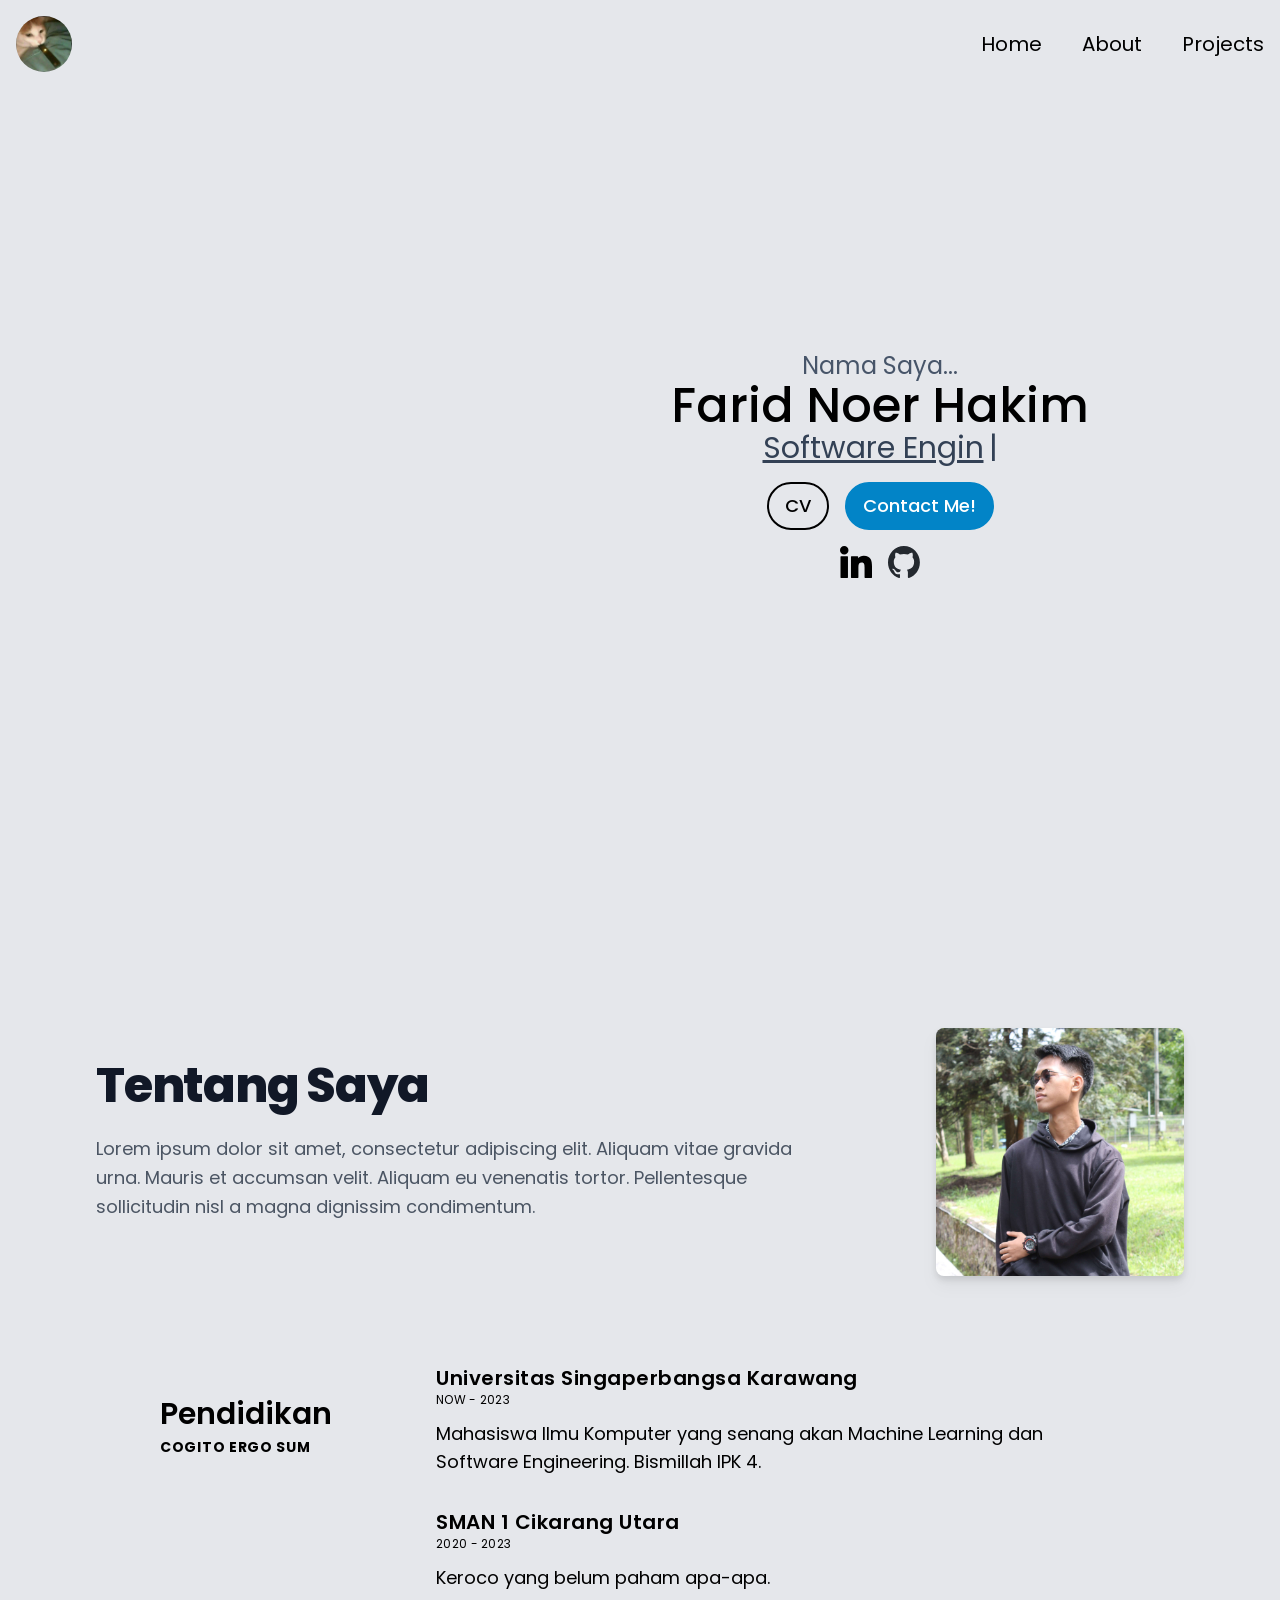
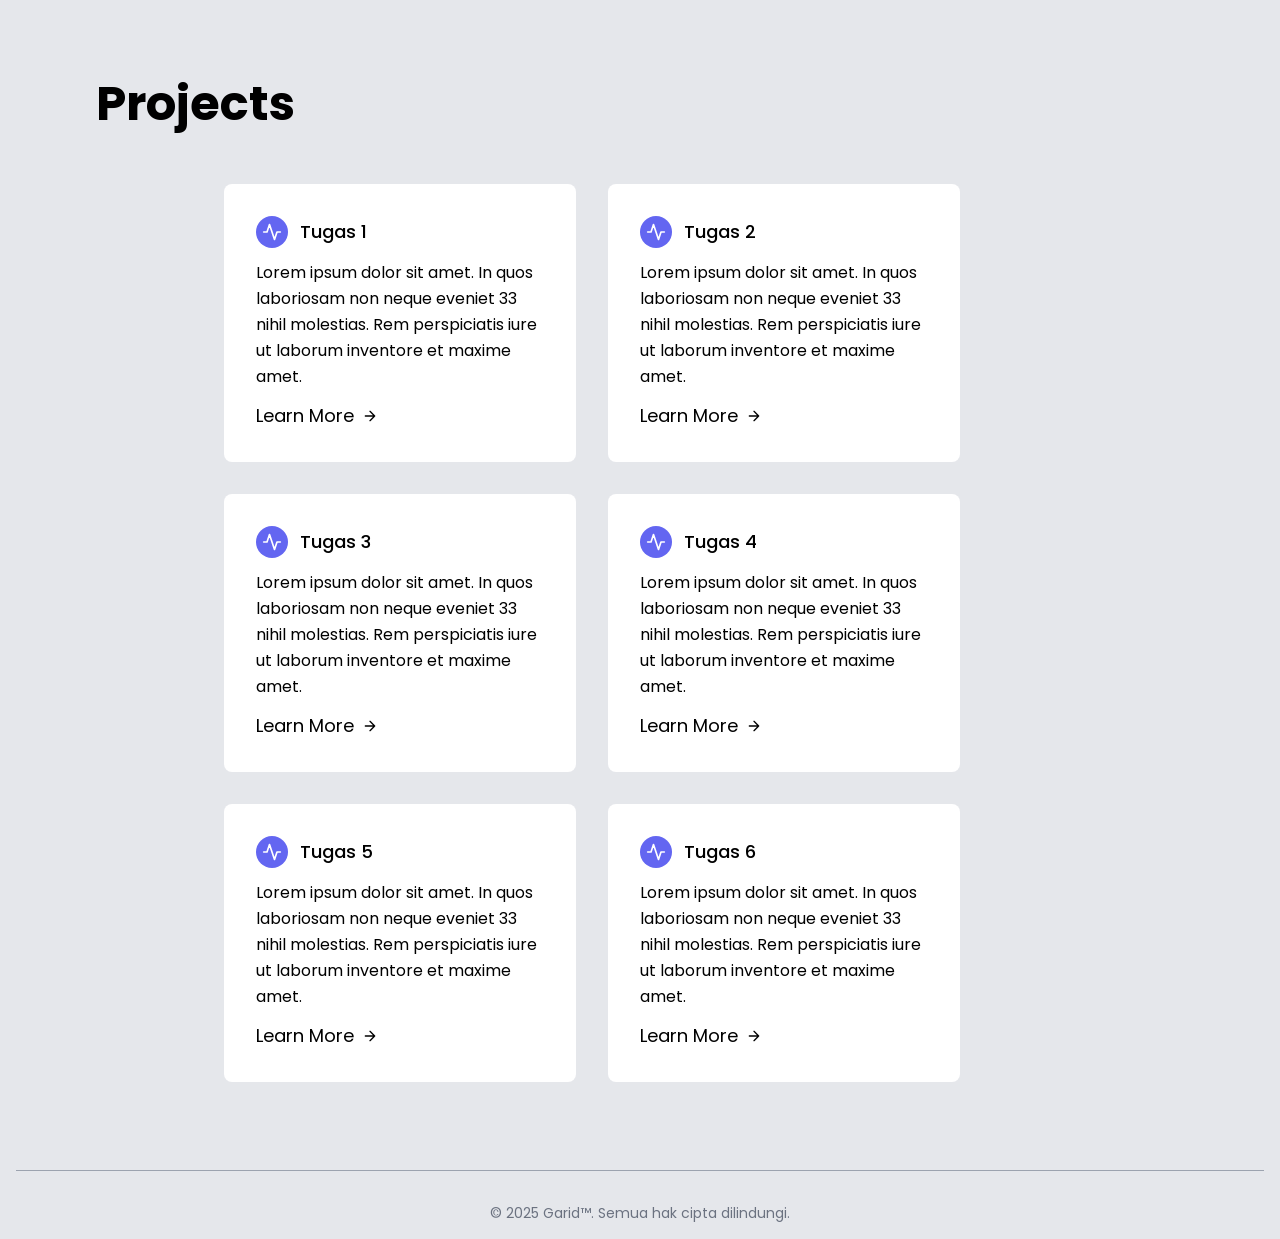
==== src/index.html @ 1fe0ab09 "add files again" ====
<!DOCTYPE html>
<html lang="en" class="scroll-smooth">
<head>
    <meta charset="UTF-8">
    <meta name="viewport" content="width=device-width, initial-scale=1.0">
    <link href="./input.css" rel="stylesheet">
    <link href="./output.css" rel="stylesheet">
    <link href="https://cdn.jsdelivr.net/npm/swiper@11/swiper-bundle.min.css" rel="stylesheet"/>
    <script src="https://cdn.jsdelivr.net/npm/swiper@11/swiper-bundle.min.js"></script>
    <script src="https://unpkg.com/ionicons@4.5.10-0/dist/ionicons.js"></script>
    <script src="./script.js"></script>
    <title>Portfolio Anjay</title>
</head>
<body class="bg-gray-200 p-0 m-0 font-poppins text-lg">
    <!-- Navbar (Desktop) -->
    <header class="p-4">
        <nav class="container flex justify-between items-center mx-auto">
        <a href="./index.html" class="flex items-center gap-2">
            <img src="../assets/img/icon.jpg" alt="Foto Ikon" class="w-14 h-14 rounded-full hover:ring-2 hover:ring-slate-400">
        </a>

        <ul class="hidden md:flex gap-10 text-xl">
            <li><a href="./index.html" class="hover:text-slate-500">Home</a></li>
            <li><a href="#about" class="hover:text-slate-500">About</a></li>
            <li><a href="#project" class="hover:text-slate-500">Projects</a></li>
        </ul>

        <!-- Hamburger icon (Mobile) -->
        <div class="md:hidden">
            <ion-icon name="menu" class="text-3xl cursor-pointer" onclick="openMenu()"></ion-icon>
        </div>
        </nav>
    </header>

    <!-- FULLSCREEN OVERLAY MENU (mobile) -->
    <div id="mobile-menu" class="fixed top-0 left-0 w-full h-full bg-white z-50 flex flex-col items-center justify-center transition-transform duration-300 transform -translate-x-full">
        <div class="absolute top-4 right-4"><ion-icon name="close" class="text-3xl cursor-pointer" onclick="closeMenu()"></ion-icon></div>

        <img src="../assets/img/icon.jpg" alt="Foto Ikon" class="w-24 h-24 rounded-full mb-6">

        <!-- Navigation links (Mobile) -->
        <ul class="flex flex-col items-center gap-6 text-2xl">
            <li><a href="./index.html" class="hover:text-slate-500" onclick="closeMenu()">Home</a></li>
            <li><a href="#about" class="hover:text-slate-500" onclick="closeMenu()">About</a></li>
            <li><a href="#project" class="hover:text-slate-500" onclick="closeMenu()">Projects</a></li>
        </ul>
    </div>

    <!-- Profile -->
    <section class="pt-4 mx-4 my-0 min-h-screen box-border md:mx-40">
        <div class="flex flex-col md:flex-row justify-center items-center gap-8 md:gap-20 min-h-[80vh]">
            <img src="../assets/img/profile.png" alt="Foto Gueh" class="w-32 h-32 md:w-[400px] md:h-[400px] rounded-full drop-shadow-lg">
            <div class="text-center">
                <p class="text-lg md:text-2xl text-slate-600">Nama Saya...</p>
                <h1 class="text-3xl md:text-5xl font-medium">Farid Noer Hakim</h1>
                <p class="text-xl md:text-3xl text-slate-700 underline">
                    <span class="txt-rotate blinking-caret" data-period="700" data-rotate='["Software Engineer", "Front-End Developer"]'></span>
                </p>
                <div class="flex flex-col sm:flex-row justify-center gap-4 my-4">
                    <button class="transition ease-in-out delay-150 font-medium text-black border-2 border-black rounded-full px-4 py-2 w-auto hover:bg-black hover:text-white">
                        <a href="../assets/CV.pdf" target="_blank">CV</a>
                    </button>
                    <button class="transition ease-in-out delay-150 font-medium text-white border-2 border-sky-600 rounded-full bg-sky-600 px-4 py-2 w-auto hover:bg-sky-900 hover:border-sky-900">
                        <a href="mailto:ridz4011@gmail.com" target="_blank">Contact Me!</a>
                    </button>
                </div>
                <div class="flex justify-center mt-4 gap-4">
                    <a href="https://www.linkedin.com/in/farid-noer-hakim" target="_blank">
                        <img src="../assets/img/linkedin.svg" alt="linkedin" class="cursor-pointer h-6 md:h-8">
                    </a>
                    <a href="https://github.com/ridzz4011" target="_blank">
                        <img src="../assets/img/github-mark.svg" alt="github" class="cursor-pointer h-6 md:h-8">
                    </a>
                </div>
            </div>
        </div>
    </section>

    <!-- Hero -->
    <section class="text-gray-600 body-font" id="about">
        <div class="container mx-auto flex md:px-24 md:py-10 md:flex-row flex-col items-center">
            <div class="lg:flex-grow mt-5 md:mt-0 md:w-1.5/2 lg:pr-24 md:pr-16 flex flex-col md:items-start md:text-left mb-16 md:mb-0 items-center text-center">
                <h1 class="text-2xl font-extrabold leading-9 tracking-tight mb-3 text-gray-900 sm:text-4xl sm:leading-10 md:text-5xl md:leading-normal">
                    Tentang Saya
                </h1>
                <p class="mb-8 md:pl-0 pl-2 pr-2 leading-relaxed">
                    Lorem ipsum dolor sit amet, consectetur adipiscing elit. Aliquam vitae gravida urna. Mauris et accumsan velit. Aliquam eu venenatis tortor. 
                    Pellentesque sollicitudin nisl a magna dignissim condimentum.
                </p>
            </div>
            <div class="lg:max-w-lg lg:w-[600px] mb-5 md:mb-0 md:w-1/2 w-3/6">
                <img class="object-cover object-center rounded-lg drop-shadow-lg" alt="foto" src="../assets/img/foto1.jpg">
            </div>
        </div>
    </section>

    <!-- Timeline -->
    <section class="dark:bg-gray-200 dark:text-gray-800">
        <div class="container max-w-5xl px-4 py-12 mx-auto">
            <div class="grid gap-4 mx-4 sm:grid-cols-12">
                <div class="col-span-12 sm:col-span-3">
                    <div class="text-center sm:text-left mb-14 before:block before:w-24 before:h-3 before:mb-5 before:rounded-md before:mx-auto sm:before:mx-0 before:dark:bg-sky-600">
                        <h3 class="text-3xl font-semibold">Pendidikan</h3>
                        <span class="text-sm font-bold tracking-wider uppercase dark:text-gray-600">Cogito Ergo Sum</span>
                    </div>
                </div>
                <div class="relative col-span-12 px-4 space-y-6 sm:col-span-9">
                    <div class="col-span-12 space-y-12 relative px-4 sm:col-span-8 sm:space-y-8 sm:before:absolute sm:before:top-2 sm:before:bottom-0 sm:before:w-0.5 sm:before:-left-3 before:dark:bg-gray-300">
                        <div class="flex flex-col sm:relative sm:before:absolute sm:before:top-2 sm:before:w-4 sm:before:h-4 sm:before:rounded-full sm:before:left-[-35px] sm:before:z-[1] before:dark:bg-sky-600">
                            <h3 class="text-xl font-semibold tracking-wide">Universitas Singaperbangsa Karawang </h3>
                            <time class="text-xs tracking-wide uppercase dark:text-gray-600">Now - 2023</time>
                            <p class="mt-3">Mahasiswa Ilmu Komputer yang senang akan Machine Learning dan Software Engineering. Bismillah IPK 4.</p>
                        </div>
                        <div class="flex flex-col sm:relative sm:before:absolute sm:before:top-2 sm:before:w-4 sm:before:h-4 sm:before:rounded-full sm:before:left-[-35px] sm:before:z-[1] before:dark:bg-sky-600">
                            <h3 class="text-xl font-semibold tracking-wide">SMAN 1 Cikarang Utara</h3>
                            <time class="text-xs tracking-wide uppercase dark:text-gray-600">2020 - 2023</time>
                            <p class="mt-3">Keroco yang belum paham apa-apa.</p>
                        </div>
                    </div>
                </div>
            </div>
        </div>
    </section>

    <!-- Project -->
    <section class="container mx-auto flex md:px-24 md:py-10 md:flex-row flex-col items-center" id="project">
        <div class="lg:flex-grow mt-5 md:mt-0 md:w-1.5/2 lg:pr-24 md:pr-16 flex flex-col md:items-start md:text-left mb-16 md:mb-0 items-center text-center">
            <h2 class="mr-10 text-2xl font-bold leading-none md:text-5xl">Projects</h2>
            <div class="flex flex-wrap justify-center mt-10">
                <!-- card 1 -->
                <div class="p-4 max-w-sm">
                    <div class="flex rounded-lg h-full bg-white p-8 flex-col transition-transform duration-300 ease-in-out transform hover:scale-105 hover:shadow-xl">
                    <div class="flex items-center mb-3">
                        <div class="w-8 h-8 mr-3 inline-flex items-center justify-center rounded-full bg-indigo-500 text-white flex-shrink-0">
                        <svg fill="none" stroke="currentColor" stroke-linecap="round" stroke-linejoin="round"
                            stroke-width="2" class="w-5 h-5" viewBox="0 0 24 24">
                            <path d="M22 12h-4l-3 9L9 3l-3 9H2"></path>
                        </svg>
                        </div>
                        <h2 class="text-lg font-medium">Tugas 1</h2>
                    </div>
                    <div class="flex flex-col justify-between flex-grow">
                        <p class="leading-relaxed text-base">
                        Lorem ipsum dolor sit amet. In quos laboriosam non neque eveniet 33 nihil molestias. Rem perspiciatis iure ut laborum inventore et maxime amet.
                        </p>
                        <a href="./tugas/latihan1/struktur.html" class="mt-3 hover:text-sky-600 inline-flex items-center">Learn More
                        <svg fill="none" stroke="currentColor" stroke-linecap="round" stroke-linejoin="round"
                            stroke-width="2" class="w-4 h-4 ml-2" viewBox="0 0 24 24">
                            <path d="M5 12h14M12 5l7 7-7 7"></path>
                        </svg>
                        </a>
                    </div>
                    </div>
                </div>
  
                <!-- card 2 -->
                <div class="p-4 max-w-sm">
                    <div class="flex rounded-lg h-full bg-white p-8 flex-col transition-transform duration-300 ease-in-out transform hover:scale-105 hover:shadow-xl">
                    <div class="flex items-center mb-3">
                        <div class="w-8 h-8 mr-3 inline-flex items-center justify-center rounded-full bg-indigo-500 text-white flex-shrink-0">
                        <svg fill="none" stroke="currentColor" stroke-linecap="round" stroke-linejoin="round"
                            stroke-width="2" class="w-5 h-5" viewBox="0 0 24 24">
                            <path d="M22 12h-4l-3 9L9 3l-3 9H2"></path>
                        </svg>
                        </div>
                        <h2 class="text-lg font-medium">Tugas 2</h2>
                    </div>
                    <div class="flex flex-col justify-between flex-grow">
                        <p class="leading-relaxed text-base">
                        Lorem ipsum dolor sit amet. In quos laboriosam non neque eveniet 33 nihil molestias. Rem perspiciatis iure ut laborum inventore et maxime amet.
                        </p>
                        <a href="./tugas/latihan2/home.html" class="mt-3 hover:text-sky-600 inline-flex items-center">Learn More
                        <svg fill="none" stroke="currentColor" stroke-linecap="round" stroke-linejoin="round"
                            stroke-width="2" class="w-4 h-4 ml-2" viewBox="0 0 24 24">
                            <path d="M5 12h14M12 5l7 7-7 7"></path>
                        </svg>
                        </a>
                    </div>
                    </div>
                </div>

                <!-- card 3 -->
                <div class="p-4 max-w-sm">
                    <div class="flex rounded-lg h-full bg-white p-8 flex-col transition-transform duration-300 ease-in-out transform hover:scale-105 hover:shadow-xl">
                    <div class="flex items-center mb-3">
                        <div class="w-8 h-8 mr-3 inline-flex items-center justify-center rounded-full bg-indigo-500 text-white flex-shrink-0">
                        <svg fill="none" stroke="currentColor" stroke-linecap="round" stroke-linejoin="round"
                            stroke-width="2" class="w-5 h-5" viewBox="0 0 24 24">
                            <path d="M22 12h-4l-3 9L9 3l-3 9H2"></path>
                        </svg>
                        </div>
                        <h2 class="text-lg font-medium">Tugas 3</h2>
                    </div>
                    <div class="flex flex-col justify-between flex-grow">
                        <p class="leading-relaxed text-base">
                        Lorem ipsum dolor sit amet. In quos laboriosam non neque eveniet 33 nihil molestias. Rem perspiciatis iure ut laborum inventore et maxime amet.
                        </p>
                        <a href="./tugas/latihan3/latihanPhp.php" class="mt-3 hover:text-sky-600 inline-flex items-center">Learn More
                        <svg fill="none" stroke="currentColor" stroke-linecap="round" stroke-linejoin="round"
                            stroke-width="2" class="w-4 h-4 ml-2" viewBox="0 0 24 24">
                            <path d="M5 12h14M12 5l7 7-7 7"></path>
                        </svg>
                        </a>
                    </div>
                    </div>
                </div>

                <!-- card 4 -->
                <div class="p-4 max-w-sm">
                    <div class="flex rounded-lg h-full bg-white p-8 flex-col transition-transform duration-300 ease-in-out transform hover:scale-105 hover:shadow-xl">
                    <div class="flex items-center mb-3">
                        <div class="w-8 h-8 mr-3 inline-flex items-center justify-center rounded-full bg-indigo-500 text-white flex-shrink-0">
                        <svg fill="none" stroke="currentColor" stroke-linecap="round" stroke-linejoin="round"
                            stroke-width="2" class="w-5 h-5" viewBox="0 0 24 24">
                            <path d="M22 12h-4l-3 9L9 3l-3 9H2"></path>
                        </svg>
                        </div>
                        <h2 class="text-lg font-medium">Tugas 4</h2>
                    </div>
                    <div class="flex flex-col justify-between flex-grow">
                        <p class="leading-relaxed text-base">
                        Lorem ipsum dolor sit amet. In quos laboriosam non neque eveniet 33 nihil molestias. Rem perspiciatis iure ut laborum inventore et maxime amet.
                        </p>
                        <a href="./tugas/latihan4/kategoriusia.php" class="mt-3 hover:text-sky-600 inline-flex items-center">Learn More
                        <svg fill="none" stroke="currentColor" stroke-linecap="round" stroke-linejoin="round"
                            stroke-width="2" class="w-4 h-4 ml-2" viewBox="0 0 24 24">
                            <path d="M5 12h14M12 5l7 7-7 7"></path>
                        </svg>
                        </a>
                    </div>
                    </div>
                </div>

                <!-- card 5 -->
                <div class="p-4 max-w-sm">
                    <div class="flex rounded-lg h-full bg-white p-8 flex-col transition-transform duration-300 ease-in-out transform hover:scale-105 hover:shadow-xl">
                    <div class="flex items-center mb-3">
                        <div class="w-8 h-8 mr-3 inline-flex items-center justify-center rounded-full bg-indigo-500 text-white flex-shrink-0">
                        <svg fill="none" stroke="currentColor" stroke-linecap="round" stroke-linejoin="round"
                            stroke-width="2" class="w-5 h-5" viewBox="0 0 24 24">
                            <path d="M22 12h-4l-3 9L9 3l-3 9H2"></path>
                        </svg>
                        </div>
                        <h2 class="text-lg font-medium">Tugas 5</h2>
                    </div>
                    <div class="flex flex-col justify-between flex-grow">
                        <p class="leading-relaxed text-base">
                        Lorem ipsum dolor sit amet. In quos laboriosam non neque eveniet 33 nihil molestias. Rem perspiciatis iure ut laborum inventore et maxime amet.
                        </p>
                        <a href="./tugas/latihan5/perulangan.php" class="mt-3 hover:text-sky-600 inline-flex items-center">Learn More
                        <svg fill="none" stroke="currentColor" stroke-linecap="round" stroke-linejoin="round"
                            stroke-width="2" class="w-4 h-4 ml-2" viewBox="0 0 24 24">
                            <path d="M5 12h14M12 5l7 7-7 7"></path>
                        </svg>
                        </a>
                    </div>
                    </div>
                </div>

                <!-- card 6 -->
                <div class="p-4 max-w-sm">
                    <div class="flex rounded-lg h-full bg-white p-8 flex-col transition-transform duration-300 ease-in-out transform hover:scale-105 hover:shadow-xl">
                    <div class="flex items-center mb-3">
                        <div class="w-8 h-8 mr-3 inline-flex items-center justify-center rounded-full bg-indigo-500 text-white flex-shrink-0">
                        <svg fill="none" stroke="currentColor" stroke-linecap="round" stroke-linejoin="round"
                            stroke-width="2" class="w-5 h-5" viewBox="0 0 24 24">
                            <path d="M22 12h-4l-3 9L9 3l-3 9H2"></path>
                        </svg>
                        </div>
                        <h2 class="text-lg font-medium">Tugas 6</h2>
                    </div>
                    <div class="flex flex-col justify-between flex-grow">
                        <p class="leading-relaxed text-base">
                        Lorem ipsum dolor sit amet. In quos laboriosam non neque eveniet 33 nihil molestias. Rem perspiciatis iure ut laborum inventore et maxime amet.
                        </p>
                        <a href="./tugas/latihan6/array.php" class="mt-3 hover:text-sky-600 inline-flex items-center">Learn More
                        <svg fill="none" stroke="currentColor" stroke-linecap="round" stroke-linejoin="round"
                            stroke-width="2" class="w-4 h-4 ml-2" viewBox="0 0 24 24">
                            <path d="M5 12h14M12 5l7 7-7 7"></path>
                        </svg>
                        </a>
                    </div>
                    </div>
                </div>
                

            </div>
        </div>
    </section>

    <div class="flex justify-end fixed bottom-8 right-8 z-[99]">
        <button class="group relative inline-flex h-12 w-12 items-center justify-center overflow-hidden rounded-full bg-neutral-950 font-medium text-neutral-200 hidden opacity-50" id="btn-to-top">
            <div class="flex items-center justify-center transition translate-y-0 group-hover:translate-y-[300%]">
                <svg width="16" height="16" viewBox="0 0 24 24" fill="none" stroke-width="2" stroke-linecap="round" stroke-linejoin="round" xmlns="http://www.w3.org/2000/svg" class="h-5 w-5">
                    <path d="M18 15l-6-6-6 6" fill="currentColor" fill-rule="evenodd" clip-rule="evenodd"></path>
                </svg>
            </div>
            <div class="absolute flex items-center justify-center -translate-y-[300%] transition group-hover:translate-y-0">
                <svg width="16" height="16" viewBox="0 0 24 24" fill="none" stroke-width="2" stroke-linecap="round" stroke-linejoin="round" xmlns="http://www.w3.org/2000/svg" class="h-5 w-5">
                    <path d="M18 15l-6-6-6 6" fill="currentColor" fill-rule="evenodd" clip-rule="evenodd"><path/>
                </svg>
            </div>
        </button>
    </div>
    

    <!-- Footer -->
    <footer class="m-4">
        <hr class="my-6 border-gray-400 sm:mx-auto lg:my-8">
        <span class="block text-sm text-gray-500 sm:text-center">© 2025 <a href="#" class="hover:underline">Garid™</a>. Semua hak cipta dilindungi.</span>
    </footer>

    <script>
        // Overlay Menu
        function openMenu() {
          const mobileMenu = document.getElementById('mobile-menu')
          mobileMenu.classList.remove('-translate-x-full')
        }
    
        function closeMenu() {
          const mobileMenu = document.getElementById('mobile-menu')
          mobileMenu.classList.add('-translate-x-full')
        }
    </script>
</body>
</html>
---- src/input.css ----
@tailwind base;
@tailwind components;
@tailwind utilities;

@import url("https://fonts.googleapis.com/css2?family=Roboto&display=swap");
@import url('https://fonts.googleapis.com/css2?family=Plus+Jakarta+Sans:ital,wght@0,200..800;1,200..800&display=swap');
@import url("https://fonts.googleapis.com/css2?family=Poppins:wght@400;500&display=swap");

@layer utilities {
    .blinking-caret::after {
      content: "|";
      display: inline-block;
      margin-left: 5px;
      animation: blink 0.7s steps(1) infinite;
    }
  
    @keyframes blink {
      50% {
        opacity: 0;
      }
    }
}
---- src/output.css ----
*, ::before, ::after {
  --tw-border-spacing-x: 0;
  --tw-border-spacing-y: 0;
  --tw-translate-x: 0;
  --tw-translate-y: 0;
  --tw-rotate: 0;
  --tw-skew-x: 0;
  --tw-skew-y: 0;
  --tw-scale-x: 1;
  --tw-scale-y: 1;
  --tw-pan-x:  ;
  --tw-pan-y:  ;
  --tw-pinch-zoom:  ;
  --tw-scroll-snap-strictness: proximity;
  --tw-gradient-from-position:  ;
  --tw-gradient-via-position:  ;
  --tw-gradient-to-position:  ;
  --tw-ordinal:  ;
  --tw-slashed-zero:  ;
  --tw-numeric-figure:  ;
  --tw-numeric-spacing:  ;
  --tw-numeric-fraction:  ;
  --tw-ring-inset:  ;
  --tw-ring-offset-width: 0px;
  --tw-ring-offset-color: #fff;
  --tw-ring-color: rgb(59 130 246 / 0.5);
  --tw-ring-offset-shadow: 0 0 #0000;
  --tw-ring-shadow: 0 0 #0000;
  --tw-shadow: 0 0 #0000;
  --tw-shadow-colored: 0 0 #0000;
  --tw-blur:  ;
  --tw-brightness:  ;
  --tw-contrast:  ;
  --tw-grayscale:  ;
  --tw-hue-rotate:  ;
  --tw-invert:  ;
  --tw-saturate:  ;
  --tw-sepia:  ;
  --tw-drop-shadow:  ;
  --tw-backdrop-blur:  ;
  --tw-backdrop-brightness:  ;
  --tw-backdrop-contrast:  ;
  --tw-backdrop-grayscale:  ;
  --tw-backdrop-hue-rotate:  ;
  --tw-backdrop-invert:  ;
  --tw-backdrop-opacity:  ;
  --tw-backdrop-saturate:  ;
  --tw-backdrop-sepia:  ;
  --tw-contain-size:  ;
  --tw-contain-layout:  ;
  --tw-contain-paint:  ;
  --tw-contain-style:  ;
}

::backdrop {
  --tw-border-spacing-x: 0;
  --tw-border-spacing-y: 0;
  --tw-translate-x: 0;
  --tw-translate-y: 0;
  --tw-rotate: 0;
  --tw-skew-x: 0;
  --tw-skew-y: 0;
  --tw-scale-x: 1;
  --tw-scale-y: 1;
  --tw-pan-x:  ;
  --tw-pan-y:  ;
  --tw-pinch-zoom:  ;
  --tw-scroll-snap-strictness: proximity;
  --tw-gradient-from-position:  ;
  --tw-gradient-via-position:  ;
  --tw-gradient-to-position:  ;
  --tw-ordinal:  ;
  --tw-slashed-zero:  ;
  --tw-numeric-figure:  ;
  --tw-numeric-spacing:  ;
  --tw-numeric-fraction:  ;
  --tw-ring-inset:  ;
  --tw-ring-offset-width: 0px;
  --tw-ring-offset-color: #fff;
  --tw-ring-color: rgb(59 130 246 / 0.5);
  --tw-ring-offset-shadow: 0 0 #0000;
  --tw-ring-shadow: 0 0 #0000;
  --tw-shadow: 0 0 #0000;
  --tw-shadow-colored: 0 0 #0000;
  --tw-blur:  ;
  --tw-brightness:  ;
  --tw-contrast:  ;
  --tw-grayscale:  ;
  --tw-hue-rotate:  ;
  --tw-invert:  ;
  --tw-saturate:  ;
  --tw-sepia:  ;
  --tw-drop-shadow:  ;
  --tw-backdrop-blur:  ;
  --tw-backdrop-brightness:  ;
  --tw-backdrop-contrast:  ;
  --tw-backdrop-grayscale:  ;
  --tw-backdrop-hue-rotate:  ;
  --tw-backdrop-invert:  ;
  --tw-backdrop-opacity:  ;
  --tw-backdrop-saturate:  ;
  --tw-backdrop-sepia:  ;
  --tw-contain-size:  ;
  --tw-contain-layout:  ;
  --tw-contain-paint:  ;
  --tw-contain-style:  ;
}

/*
! tailwindcss v3.4.17 | MIT License | https://tailwindcss.com
*/

/*
1. Prevent padding and border from affecting element width. (https://github.com/mozdevs/cssremedy/issues/4)
2. Allow adding a border to an element by just adding a border-width. (https://github.com/tailwindcss/tailwindcss/pull/116)
*/

*,
::before,
::after {
  box-sizing: border-box;
  /* 1 */
  border-width: 0;
  /* 2 */
  border-style: solid;
  /* 2 */
  border-color: #e5e7eb;
  /* 2 */
}

::before,
::after {
  --tw-content: '';
}

/*
1. Use a consistent sensible line-height in all browsers.
2. Prevent adjustments of font size after orientation changes in iOS.
3. Use a more readable tab size.
4. Use the user's configured `sans` font-family by default.
5. Use the user's configured `sans` font-feature-settings by default.
6. Use the user's configured `sans` font-variation-settings by default.
7. Disable tap highlights on iOS
*/

html,
:host {
  line-height: 1.5;
  /* 1 */
  -webkit-text-size-adjust: 100%;
  /* 2 */
  -moz-tab-size: 4;
  /* 3 */
  -o-tab-size: 4;
     tab-size: 4;
  /* 3 */
  font-family: ui-sans-serif, system-ui, sans-serif, "Apple Color Emoji", "Segoe UI Emoji", "Segoe UI Symbol", "Noto Color Emoji";
  /* 4 */
  font-feature-settings: normal;
  /* 5 */
  font-variation-settings: normal;
  /* 6 */
  -webkit-tap-highlight-color: transparent;
  /* 7 */
}

/*
1. Remove the margin in all browsers.
2. Inherit line-height from `html` so users can set them as a class directly on the `html` element.
*/

body {
  margin: 0;
  /* 1 */
  line-height: inherit;
  /* 2 */
}

/*
1. Add the correct height in Firefox.
2. Correct the inheritance of border color in Firefox. (https://bugzilla.mozilla.org/show_bug.cgi?id=190655)
3. Ensure horizontal rules are visible by default.
*/

hr {
  height: 0;
  /* 1 */
  color: inherit;
  /* 2 */
  border-top-width: 1px;
  /* 3 */
}

/*
Add the correct text decoration in Chrome, Edge, and Safari.
*/

abbr:where([title]) {
  -webkit-text-decoration: underline dotted;
          text-decoration: underline dotted;
}

/*
Remove the default font size and weight for headings.
*/

h1,
h2,
h3,
h4,
h5,
h6 {
  font-size: inherit;
  font-weight: inherit;
}

/*
Reset links to optimize for opt-in styling instead of opt-out.
*/

a {
  color: inherit;
  text-decoration: inherit;
}

/*
Add the correct font weight in Edge and Safari.
*/

b,
strong {
  font-weight: bolder;
}

/*
1. Use the user's configured `mono` font-family by default.
2. Use the user's configured `mono` font-feature-settings by default.
3. Use the user's configured `mono` font-variation-settings by default.
4. Correct the odd `em` font sizing in all browsers.
*/

code,
kbd,
samp,
pre {
  font-family: ui-monospace, SFMono-Regular, Menlo, Monaco, Consolas, "Liberation Mono", "Courier New", monospace;
  /* 1 */
  font-feature-settings: normal;
  /* 2 */
  font-variation-settings: normal;
  /* 3 */
  font-size: 1em;
  /* 4 */
}

/*
Add the correct font size in all browsers.
*/

small {
  font-size: 80%;
}

/*
Prevent `sub` and `sup` elements from affecting the line height in all browsers.
*/

sub,
sup {
  font-size: 75%;
  line-height: 0;
  position: relative;
  vertical-align: baseline;
}

sub {
  bottom: -0.25em;
}

sup {
  top: -0.5em;
}

/*
1. Remove text indentation from table contents in Chrome and Safari. (https://bugs.chromium.org/p/chromium/issues/detail?id=999088, https://bugs.webkit.org/show_bug.cgi?id=201297)
2. Correct table border color inheritance in all Chrome and Safari. (https://bugs.chromium.org/p/chromium/issues/detail?id=935729, https://bugs.webkit.org/show_bug.cgi?id=195016)
3. Remove gaps between table borders by default.
*/

table {
  text-indent: 0;
  /* 1 */
  border-color: inherit;
  /* 2 */
  border-collapse: collapse;
  /* 3 */
}

/*
1. Change the font styles in all browsers.
2. Remove the margin in Firefox and Safari.
3. Remove default padding in all browsers.
*/

button,
input,
optgroup,
select,
textarea {
  font-family: inherit;
  /* 1 */
  font-feature-settings: inherit;
  /* 1 */
  font-variation-settings: inherit;
  /* 1 */
  font-size: 100%;
  /* 1 */
  font-weight: inherit;
  /* 1 */
  line-height: inherit;
  /* 1 */
  letter-spacing: inherit;
  /* 1 */
  color: inherit;
  /* 1 */
  margin: 0;
  /* 2 */
  padding: 0;
  /* 3 */
}

/*
Remove the inheritance of text transform in Edge and Firefox.
*/

button,
select {
  text-transform: none;
}

/*
1. Correct the inability to style clickable types in iOS and Safari.
2. Remove default button styles.
*/

button,
input:where([type='button']),
input:where([type='reset']),
input:where([type='submit']) {
  -webkit-appearance: button;
  /* 1 */
  background-color: transparent;
  /* 2 */
  background-image: none;
  /* 2 */
}

/*
Use the modern Firefox focus style for all focusable elements.
*/

:-moz-focusring {
  outline: auto;
}

/*
Remove the additional `:invalid` styles in Firefox. (https://github.com/mozilla/gecko-dev/blob/2f9eacd9d3d995c937b4251a5557d95d494c9be1/layout/style/res/forms.css#L728-L737)
*/

:-moz-ui-invalid {
  box-shadow: none;
}

/*
Add the correct vertical alignment in Chrome and Firefox.
*/

progress {
  vertical-align: baseline;
}

/*
Correct the cursor style of increment and decrement buttons in Safari.
*/

::-webkit-inner-spin-button,
::-webkit-outer-spin-button {
  height: auto;
}

/*
1. Correct the odd appearance in Chrome and Safari.
2. Correct the outline style in Safari.
*/

[type='search'] {
  -webkit-appearance: textfield;
  /* 1 */
  outline-offset: -2px;
  /* 2 */
}

/*
Remove the inner padding in Chrome and Safari on macOS.
*/

::-webkit-search-decoration {
  -webkit-appearance: none;
}

/*
1. Correct the inability to style clickable types in iOS and Safari.
2. Change font properties to `inherit` in Safari.
*/

::-webkit-file-upload-button {
  -webkit-appearance: button;
  /* 1 */
  font: inherit;
  /* 2 */
}

/*
Add the correct display in Chrome and Safari.
*/

summary {
  display: list-item;
}

/*
Removes the default spacing and border for appropriate elements.
*/

blockquote,
dl,
dd,
h1,
h2,
h3,
h4,
h5,
h6,
hr,
figure,
p,
pre {
  margin: 0;
}

fieldset {
  margin: 0;
  padding: 0;
}

legend {
  padding: 0;
}

ol,
ul,
menu {
  list-style: none;
  margin: 0;
  padding: 0;
}

/*
Reset default styling for dialogs.
*/

dialog {
  padding: 0;
}

/*
Prevent resizing textareas horizontally by default.
*/

textarea {
  resize: vertical;
}

/*
1. Reset the default placeholder opacity in Firefox. (https://github.com/tailwindlabs/tailwindcss/issues/3300)
2. Set the default placeholder color to the user's configured gray 400 color.
*/

input::-moz-placeholder, textarea::-moz-placeholder {
  opacity: 1;
  /* 1 */
  color: #9ca3af;
  /* 2 */
}

input::placeholder,
textarea::placeholder {
  opacity: 1;
  /* 1 */
  color: #9ca3af;
  /* 2 */
}

/*
Set the default cursor for buttons.
*/

button,
[role="button"] {
  cursor: pointer;
}

/*
Make sure disabled buttons don't get the pointer cursor.
*/

:disabled {
  cursor: default;
}

/*
1. Make replaced elements `display: block` by default. (https://github.com/mozdevs/cssremedy/issues/14)
2. Add `vertical-align: middle` to align replaced elements more sensibly by default. (https://github.com/jensimmons/cssremedy/issues/14#issuecomment-634934210)
   This can trigger a poorly considered lint error in some tools but is included by design.
*/

img,
svg,
video,
canvas,
audio,
iframe,
embed,
object {
  display: block;
  /* 1 */
  vertical-align: middle;
  /* 2 */
}

/*
Constrain images and videos to the parent width and preserve their intrinsic aspect ratio. (https://github.com/mozdevs/cssremedy/issues/14)
*/

img,
video {
  max-width: 100%;
  height: auto;
}

/* Make elements with the HTML hidden attribute stay hidden by default */

[hidden]:where(:not([hidden="until-found"])) {
  display: none;
}

.container {
  width: 100%;
}

@media (min-width: 640px) {
  .container {
    max-width: 640px;
  }
}

@media (min-width: 768px) {
  .container {
    max-width: 768px;
  }
}

@media (min-width: 1024px) {
  .container {
    max-width: 1024px;
  }
}

@media (min-width: 1280px) {
  .container {
    max-width: 1280px;
  }
}

@media (min-width: 1536px) {
  .container {
    max-width: 1536px;
  }
}

.fixed {
  position: fixed;
}

.absolute {
  position: absolute;
}

.relative {
  position: relative;
}

.bottom-8 {
  bottom: 2rem;
}

.left-0 {
  left: 0px;
}

.right-4 {
  right: 1rem;
}

.right-8 {
  right: 2rem;
}

.top-0 {
  top: 0px;
}

.top-4 {
  top: 1rem;
}

.z-50 {
  z-index: 50;
}

.z-\[99\] {
  z-index: 99;
}

.col-span-12 {
  grid-column: span 12 / span 12;
}

.m-0 {
  margin: 0px;
}

.m-4 {
  margin: 1rem;
}

.mx-4 {
  margin-left: 1rem;
  margin-right: 1rem;
}

.mx-auto {
  margin-left: auto;
  margin-right: auto;
}

.my-0 {
  margin-top: 0px;
  margin-bottom: 0px;
}

.my-4 {
  margin-top: 1rem;
  margin-bottom: 1rem;
}

.my-6 {
  margin-top: 1.5rem;
  margin-bottom: 1.5rem;
}

.mb-14 {
  margin-bottom: 3.5rem;
}

.mb-16 {
  margin-bottom: 4rem;
}

.mb-3 {
  margin-bottom: 0.75rem;
}

.mb-5 {
  margin-bottom: 1.25rem;
}

.mb-6 {
  margin-bottom: 1.5rem;
}

.mb-8 {
  margin-bottom: 2rem;
}

.ml-2 {
  margin-left: 0.5rem;
}

.mr-10 {
  margin-right: 2.5rem;
}

.mr-3 {
  margin-right: 0.75rem;
}

.mt-1 {
  margin-top: 0.25rem;
}

.mt-10 {
  margin-top: 2.5rem;
}

.mt-3 {
  margin-top: 0.75rem;
}

.mt-4 {
  margin-top: 1rem;
}

.mt-5 {
  margin-top: 1.25rem;
}

.box-border {
  box-sizing: border-box;
}

.block {
  display: block;
}

.flex {
  display: flex;
}

.inline-flex {
  display: inline-flex;
}

.table {
  display: table;
}

.grid {
  display: grid;
}

.hidden {
  display: none;
}

.h-12 {
  height: 3rem;
}

.h-14 {
  height: 3.5rem;
}

.h-24 {
  height: 6rem;
}

.h-32 {
  height: 8rem;
}

.h-4 {
  height: 1rem;
}

.h-5 {
  height: 1.25rem;
}

.h-6 {
  height: 1.5rem;
}

.h-8 {
  height: 2rem;
}

.h-\[600px\] {
  height: 600px;
}

.h-full {
  height: 100%;
}

.min-h-\[80vh\] {
  min-height: 80vh;
}

.min-h-screen {
  min-height: 100vh;
}

.w-12 {
  width: 3rem;
}

.w-14 {
  width: 3.5rem;
}

.w-24 {
  width: 6rem;
}

.w-3\/6 {
  width: 50%;
}

.w-32 {
  width: 8rem;
}

.w-4 {
  width: 1rem;
}

.w-5 {
  width: 1.25rem;
}

.w-8 {
  width: 2rem;
}

.w-\[700px\] {
  width: 700px;
}

.w-auto {
  width: auto;
}

.w-full {
  width: 100%;
}

.max-w-5xl {
  max-width: 64rem;
}

.max-w-sm {
  max-width: 24rem;
}

.flex-shrink-0 {
  flex-shrink: 0;
}

.flex-grow {
  flex-grow: 1;
}

.border-collapse {
  border-collapse: collapse;
}

.-translate-x-full {
  --tw-translate-x: -100%;
  transform: translate(var(--tw-translate-x), var(--tw-translate-y)) rotate(var(--tw-rotate)) skewX(var(--tw-skew-x)) skewY(var(--tw-skew-y)) scaleX(var(--tw-scale-x)) scaleY(var(--tw-scale-y));
}

.-translate-y-\[300\%\] {
  --tw-translate-y: -300%;
  transform: translate(var(--tw-translate-x), var(--tw-translate-y)) rotate(var(--tw-rotate)) skewX(var(--tw-skew-x)) skewY(var(--tw-skew-y)) scaleX(var(--tw-scale-x)) scaleY(var(--tw-scale-y));
}

.translate-y-0 {
  --tw-translate-y: 0px;
  transform: translate(var(--tw-translate-x), var(--tw-translate-y)) rotate(var(--tw-rotate)) skewX(var(--tw-skew-x)) skewY(var(--tw-skew-y)) scaleX(var(--tw-scale-x)) scaleY(var(--tw-scale-y));
}

.transform {
  transform: translate(var(--tw-translate-x), var(--tw-translate-y)) rotate(var(--tw-rotate)) skewX(var(--tw-skew-x)) skewY(var(--tw-skew-y)) scaleX(var(--tw-scale-x)) scaleY(var(--tw-scale-y));
}

.cursor-pointer {
  cursor: pointer;
}

.flex-col {
  flex-direction: column;
}

.flex-wrap {
  flex-wrap: wrap;
}

.items-center {
  align-items: center;
}

.justify-end {
  justify-content: flex-end;
}

.justify-center {
  justify-content: center;
}

.justify-between {
  justify-content: space-between;
}

.gap-10 {
  gap: 2.5rem;
}

.gap-2 {
  gap: 0.5rem;
}

.gap-4 {
  gap: 1rem;
}

.gap-5 {
  gap: 1.25rem;
}

.gap-6 {
  gap: 1.5rem;
}

.gap-8 {
  gap: 2rem;
}

.space-y-12 > :not([hidden]) ~ :not([hidden]) {
  --tw-space-y-reverse: 0;
  margin-top: calc(3rem * calc(1 - var(--tw-space-y-reverse)));
  margin-bottom: calc(3rem * var(--tw-space-y-reverse));
}

.space-y-6 > :not([hidden]) ~ :not([hidden]) {
  --tw-space-y-reverse: 0;
  margin-top: calc(1.5rem * calc(1 - var(--tw-space-y-reverse)));
  margin-bottom: calc(1.5rem * var(--tw-space-y-reverse));
}

.overflow-hidden {
  overflow: hidden;
}

.scroll-smooth {
  scroll-behavior: smooth;
}

.rounded {
  border-radius: 0.25rem;
}

.rounded-full {
  border-radius: 9999px;
}

.rounded-lg {
  border-radius: 0.5rem;
}

.border {
  border-width: 1px;
}

.border-2 {
  border-width: 2px;
}

.border-black {
  --tw-border-opacity: 1;
  border-color: rgb(0 0 0 / var(--tw-border-opacity, 1));
}

.border-gray-300 {
  --tw-border-opacity: 1;
  border-color: rgb(209 213 219 / var(--tw-border-opacity, 1));
}

.border-gray-400 {
  --tw-border-opacity: 1;
  border-color: rgb(156 163 175 / var(--tw-border-opacity, 1));
}

.border-sky-600 {
  --tw-border-opacity: 1;
  border-color: rgb(2 132 199 / var(--tw-border-opacity, 1));
}

.bg-blue-600 {
  --tw-bg-opacity: 1;
  background-color: rgb(37 99 235 / var(--tw-bg-opacity, 1));
}

.bg-blue-700 {
  --tw-bg-opacity: 1;
  background-color: rgb(29 78 216 / var(--tw-bg-opacity, 1));
}

.bg-gray-200 {
  --tw-bg-opacity: 1;
  background-color: rgb(229 231 235 / var(--tw-bg-opacity, 1));
}

.bg-indigo-500 {
  --tw-bg-opacity: 1;
  background-color: rgb(99 102 241 / var(--tw-bg-opacity, 1));
}

.bg-neutral-950 {
  --tw-bg-opacity: 1;
  background-color: rgb(10 10 10 / var(--tw-bg-opacity, 1));
}

.bg-sky-600 {
  --tw-bg-opacity: 1;
  background-color: rgb(2 132 199 / var(--tw-bg-opacity, 1));
}

.bg-white {
  --tw-bg-opacity: 1;
  background-color: rgb(255 255 255 / var(--tw-bg-opacity, 1));
}

.object-cover {
  -o-object-fit: cover;
     object-fit: cover;
}

.object-center {
  -o-object-position: center;
     object-position: center;
}

.p-0 {
  padding: 0px;
}

.p-2 {
  padding: 0.5rem;
}

.p-4 {
  padding: 1rem;
}

.p-5 {
  padding: 1.25rem;
}

.p-8 {
  padding: 2rem;
}

.px-4 {
  padding-left: 1rem;
  padding-right: 1rem;
}

.py-12 {
  padding-top: 3rem;
  padding-bottom: 3rem;
}

.py-2 {
  padding-top: 0.5rem;
  padding-bottom: 0.5rem;
}

.pl-2 {
  padding-left: 0.5rem;
}

.pr-2 {
  padding-right: 0.5rem;
}

.pt-4 {
  padding-top: 1rem;
}

.text-center {
  text-align: center;
}

.font-poppins {
  font-family: Poppins, sans-serif;
}

.text-2xl {
  font-size: 1.5rem;
  line-height: 2rem;
}

.text-3xl {
  font-size: 1.875rem;
  line-height: 2.25rem;
}

.text-base {
  font-size: 1rem;
  line-height: 1.5rem;
}

.text-lg {
  font-size: 1.125rem;
  line-height: 1.75rem;
}

.text-sm {
  font-size: 0.875rem;
  line-height: 1.25rem;
}

.text-xl {
  font-size: 1.25rem;
  line-height: 1.75rem;
}

.text-xs {
  font-size: 0.75rem;
  line-height: 1rem;
}

.font-bold {
  font-weight: 700;
}

.font-extrabold {
  font-weight: 800;
}

.font-medium {
  font-weight: 500;
}

.font-semibold {
  font-weight: 600;
}

.uppercase {
  text-transform: uppercase;
}

.leading-9 {
  line-height: 2.25rem;
}

.leading-none {
  line-height: 1;
}

.leading-relaxed {
  line-height: 1.625;
}

.tracking-tight {
  letter-spacing: -0.025em;
}

.tracking-wide {
  letter-spacing: 0.025em;
}

.tracking-wider {
  letter-spacing: 0.05em;
}

.text-black {
  --tw-text-opacity: 1;
  color: rgb(0 0 0 / var(--tw-text-opacity, 1));
}

.text-gray-500 {
  --tw-text-opacity: 1;
  color: rgb(107 114 128 / var(--tw-text-opacity, 1));
}

.text-gray-600 {
  --tw-text-opacity: 1;
  color: rgb(75 85 99 / var(--tw-text-opacity, 1));
}

.text-gray-900 {
  --tw-text-opacity: 1;
  color: rgb(17 24 39 / var(--tw-text-opacity, 1));
}

.text-neutral-200 {
  --tw-text-opacity: 1;
  color: rgb(229 229 229 / var(--tw-text-opacity, 1));
}

.text-slate-600 {
  --tw-text-opacity: 1;
  color: rgb(71 85 105 / var(--tw-text-opacity, 1));
}

.text-slate-700 {
  --tw-text-opacity: 1;
  color: rgb(51 65 85 / var(--tw-text-opacity, 1));
}

.text-white {
  --tw-text-opacity: 1;
  color: rgb(255 255 255 / var(--tw-text-opacity, 1));
}

.underline {
  text-decoration-line: underline;
}

.opacity-50 {
  opacity: 0.5;
}

.shadow-md {
  --tw-shadow: 0 4px 6px -1px rgb(0 0 0 / 0.1), 0 2px 4px -2px rgb(0 0 0 / 0.1);
  --tw-shadow-colored: 0 4px 6px -1px var(--tw-shadow-color), 0 2px 4px -2px var(--tw-shadow-color);
  box-shadow: var(--tw-ring-offset-shadow, 0 0 #0000), var(--tw-ring-shadow, 0 0 #0000), var(--tw-shadow);
}

.drop-shadow-lg {
  --tw-drop-shadow: drop-shadow(0 10px 8px rgb(0 0 0 / 0.04)) drop-shadow(0 4px 3px rgb(0 0 0 / 0.1));
  filter: var(--tw-blur) var(--tw-brightness) var(--tw-contrast) var(--tw-grayscale) var(--tw-hue-rotate) var(--tw-invert) var(--tw-saturate) var(--tw-sepia) var(--tw-drop-shadow);
}

.transition {
  transition-property: color, background-color, border-color, text-decoration-color, fill, stroke, opacity, box-shadow, transform, filter, -webkit-backdrop-filter;
  transition-property: color, background-color, border-color, text-decoration-color, fill, stroke, opacity, box-shadow, transform, filter, backdrop-filter;
  transition-property: color, background-color, border-color, text-decoration-color, fill, stroke, opacity, box-shadow, transform, filter, backdrop-filter, -webkit-backdrop-filter;
  transition-timing-function: cubic-bezier(0.4, 0, 0.2, 1);
  transition-duration: 150ms;
}

.transition-transform {
  transition-property: transform;
  transition-timing-function: cubic-bezier(0.4, 0, 0.2, 1);
  transition-duration: 150ms;
}

.delay-150 {
  transition-delay: 150ms;
}

.duration-300 {
  transition-duration: 300ms;
}

.ease-in-out {
  transition-timing-function: cubic-bezier(0.4, 0, 0.2, 1);
}

.blinking-caret::after {
  content: "|";
  display: inline-block;
  margin-left: 5px;
  animation: blink 0.7s steps(1) infinite;
}

@keyframes blink {
  50% {
    opacity: 0;
  }
}

.before\:mx-auto::before {
  content: var(--tw-content);
  margin-left: auto;
  margin-right: auto;
}

.before\:mb-5::before {
  content: var(--tw-content);
  margin-bottom: 1.25rem;
}

.before\:block::before {
  content: var(--tw-content);
  display: block;
}

.before\:h-3::before {
  content: var(--tw-content);
  height: 0.75rem;
}

.before\:w-24::before {
  content: var(--tw-content);
  width: 6rem;
}

.before\:rounded-md::before {
  content: var(--tw-content);
  border-radius: 0.375rem;
}

.hover\:scale-105:hover {
  --tw-scale-x: 1.05;
  --tw-scale-y: 1.05;
  transform: translate(var(--tw-translate-x), var(--tw-translate-y)) rotate(var(--tw-rotate)) skewX(var(--tw-skew-x)) skewY(var(--tw-skew-y)) scaleX(var(--tw-scale-x)) scaleY(var(--tw-scale-y));
}

.hover\:border-sky-900:hover {
  --tw-border-opacity: 1;
  border-color: rgb(12 74 110 / var(--tw-border-opacity, 1));
}

.hover\:bg-black:hover {
  --tw-bg-opacity: 1;
  background-color: rgb(0 0 0 / var(--tw-bg-opacity, 1));
}

.hover\:bg-blue-800:hover {
  --tw-bg-opacity: 1;
  background-color: rgb(30 64 175 / var(--tw-bg-opacity, 1));
}

.hover\:bg-sky-900:hover {
  --tw-bg-opacity: 1;
  background-color: rgb(12 74 110 / var(--tw-bg-opacity, 1));
}

.hover\:text-sky-600:hover {
  --tw-text-opacity: 1;
  color: rgb(2 132 199 / var(--tw-text-opacity, 1));
}

.hover\:text-slate-500:hover {
  --tw-text-opacity: 1;
  color: rgb(100 116 139 / var(--tw-text-opacity, 1));
}

.hover\:text-white:hover {
  --tw-text-opacity: 1;
  color: rgb(255 255 255 / var(--tw-text-opacity, 1));
}

.hover\:underline:hover {
  text-decoration-line: underline;
}

.hover\:shadow-xl:hover {
  --tw-shadow: 0 20px 25px -5px rgb(0 0 0 / 0.1), 0 8px 10px -6px rgb(0 0 0 / 0.1);
  --tw-shadow-colored: 0 20px 25px -5px var(--tw-shadow-color), 0 8px 10px -6px var(--tw-shadow-color);
  box-shadow: var(--tw-ring-offset-shadow, 0 0 #0000), var(--tw-ring-shadow, 0 0 #0000), var(--tw-shadow);
}

.hover\:ring-2:hover {
  --tw-ring-offset-shadow: var(--tw-ring-inset) 0 0 0 var(--tw-ring-offset-width) var(--tw-ring-offset-color);
  --tw-ring-shadow: var(--tw-ring-inset) 0 0 0 calc(2px + var(--tw-ring-offset-width)) var(--tw-ring-color);
  box-shadow: var(--tw-ring-offset-shadow), var(--tw-ring-shadow), var(--tw-shadow, 0 0 #0000);
}

.hover\:ring-slate-400:hover {
  --tw-ring-opacity: 1;
  --tw-ring-color: rgb(148 163 184 / var(--tw-ring-opacity, 1));
}

.group:hover .group-hover\:translate-y-0 {
  --tw-translate-y: 0px;
  transform: translate(var(--tw-translate-x), var(--tw-translate-y)) rotate(var(--tw-rotate)) skewX(var(--tw-skew-x)) skewY(var(--tw-skew-y)) scaleX(var(--tw-scale-x)) scaleY(var(--tw-scale-y));
}

.group:hover .group-hover\:translate-y-\[300\%\] {
  --tw-translate-y: 300%;
  transform: translate(var(--tw-translate-x), var(--tw-translate-y)) rotate(var(--tw-rotate)) skewX(var(--tw-skew-x)) skewY(var(--tw-skew-y)) scaleX(var(--tw-scale-x)) scaleY(var(--tw-scale-y));
}

@media (min-width: 640px) {
  .sm\:relative {
    position: relative;
  }

  .sm\:col-span-3 {
    grid-column: span 3 / span 3;
  }

  .sm\:col-span-8 {
    grid-column: span 8 / span 8;
  }

  .sm\:col-span-9 {
    grid-column: span 9 / span 9;
  }

  .sm\:mx-auto {
    margin-left: auto;
    margin-right: auto;
  }

  .sm\:grid-cols-12 {
    grid-template-columns: repeat(12, minmax(0, 1fr));
  }

  .sm\:flex-row {
    flex-direction: row;
  }

  .sm\:space-y-8 > :not([hidden]) ~ :not([hidden]) {
    --tw-space-y-reverse: 0;
    margin-top: calc(2rem * calc(1 - var(--tw-space-y-reverse)));
    margin-bottom: calc(2rem * var(--tw-space-y-reverse));
  }

  .sm\:text-left {
    text-align: left;
  }

  .sm\:text-center {
    text-align: center;
  }

  .sm\:text-4xl {
    font-size: 2.25rem;
    line-height: 2.5rem;
  }

  .sm\:leading-10 {
    line-height: 2.5rem;
  }

  .sm\:before\:absolute::before {
    content: var(--tw-content);
    position: absolute;
  }

  .sm\:before\:-left-3::before {
    content: var(--tw-content);
    left: -0.75rem;
  }

  .sm\:before\:bottom-0::before {
    content: var(--tw-content);
    bottom: 0px;
  }

  .sm\:before\:left-\[-35px\]::before {
    content: var(--tw-content);
    left: -35px;
  }

  .sm\:before\:top-2::before {
    content: var(--tw-content);
    top: 0.5rem;
  }

  .sm\:before\:z-\[1\]::before {
    content: var(--tw-content);
    z-index: 1;
  }

  .sm\:before\:mx-0::before {
    content: var(--tw-content);
    margin-left: 0px;
    margin-right: 0px;
  }

  .sm\:before\:h-4::before {
    content: var(--tw-content);
    height: 1rem;
  }

  .sm\:before\:w-0\.5::before {
    content: var(--tw-content);
    width: 0.125rem;
  }

  .sm\:before\:w-4::before {
    content: var(--tw-content);
    width: 1rem;
  }

  .sm\:before\:rounded-full::before {
    content: var(--tw-content);
    border-radius: 9999px;
  }
}

@media (min-width: 768px) {
  .md\:mx-40 {
    margin-left: 10rem;
    margin-right: 10rem;
  }

  .md\:mb-0 {
    margin-bottom: 0px;
  }

  .md\:mt-0 {
    margin-top: 0px;
  }

  .md\:flex {
    display: flex;
  }

  .md\:hidden {
    display: none;
  }

  .md\:h-8 {
    height: 2rem;
  }

  .md\:h-\[400px\] {
    height: 400px;
  }

  .md\:w-1 {
    width: 0.25rem;
  }

  .md\:w-1\/2 {
    width: 50%;
  }

  .md\:w-\[400px\] {
    width: 400px;
  }

  .md\:flex-row {
    flex-direction: row;
  }

  .md\:items-start {
    align-items: flex-start;
  }

  .md\:gap-20 {
    gap: 5rem;
  }

  .md\:px-24 {
    padding-left: 6rem;
    padding-right: 6rem;
  }

  .md\:py-10 {
    padding-top: 2.5rem;
    padding-bottom: 2.5rem;
  }

  .md\:pl-0 {
    padding-left: 0px;
  }

  .md\:pr-16 {
    padding-right: 4rem;
  }

  .md\:text-left {
    text-align: left;
  }

  .md\:text-2xl {
    font-size: 1.5rem;
    line-height: 2rem;
  }

  .md\:text-3xl {
    font-size: 1.875rem;
    line-height: 2.25rem;
  }

  .md\:text-5xl {
    font-size: 3rem;
    line-height: 1;
  }

  .md\:leading-normal {
    line-height: 1.5;
  }
}

@media (min-width: 1024px) {
  .lg\:my-8 {
    margin-top: 2rem;
    margin-bottom: 2rem;
  }

  .lg\:w-\[600px\] {
    width: 600px;
  }

  .lg\:max-w-lg {
    max-width: 32rem;
  }

  .lg\:flex-grow {
    flex-grow: 1;
  }

  .lg\:pr-24 {
    padding-right: 6rem;
  }
}

@media (prefers-color-scheme: dark) {
  .dark\:bg-gray-200 {
    --tw-bg-opacity: 1;
    background-color: rgb(229 231 235 / var(--tw-bg-opacity, 1));
  }

  .dark\:text-gray-600 {
    --tw-text-opacity: 1;
    color: rgb(75 85 99 / var(--tw-text-opacity, 1));
  }

  .dark\:text-gray-800 {
    --tw-text-opacity: 1;
    color: rgb(31 41 55 / var(--tw-text-opacity, 1));
  }

  .before\:dark\:bg-gray-300::before {
    content: var(--tw-content);
    --tw-bg-opacity: 1;
    background-color: rgb(209 213 219 / var(--tw-bg-opacity, 1));
  }

  .before\:dark\:bg-sky-600::before {
    content: var(--tw-content);
    --tw-bg-opacity: 1;
    background-color: rgb(2 132 199 / var(--tw-bg-opacity, 1));
  }
}
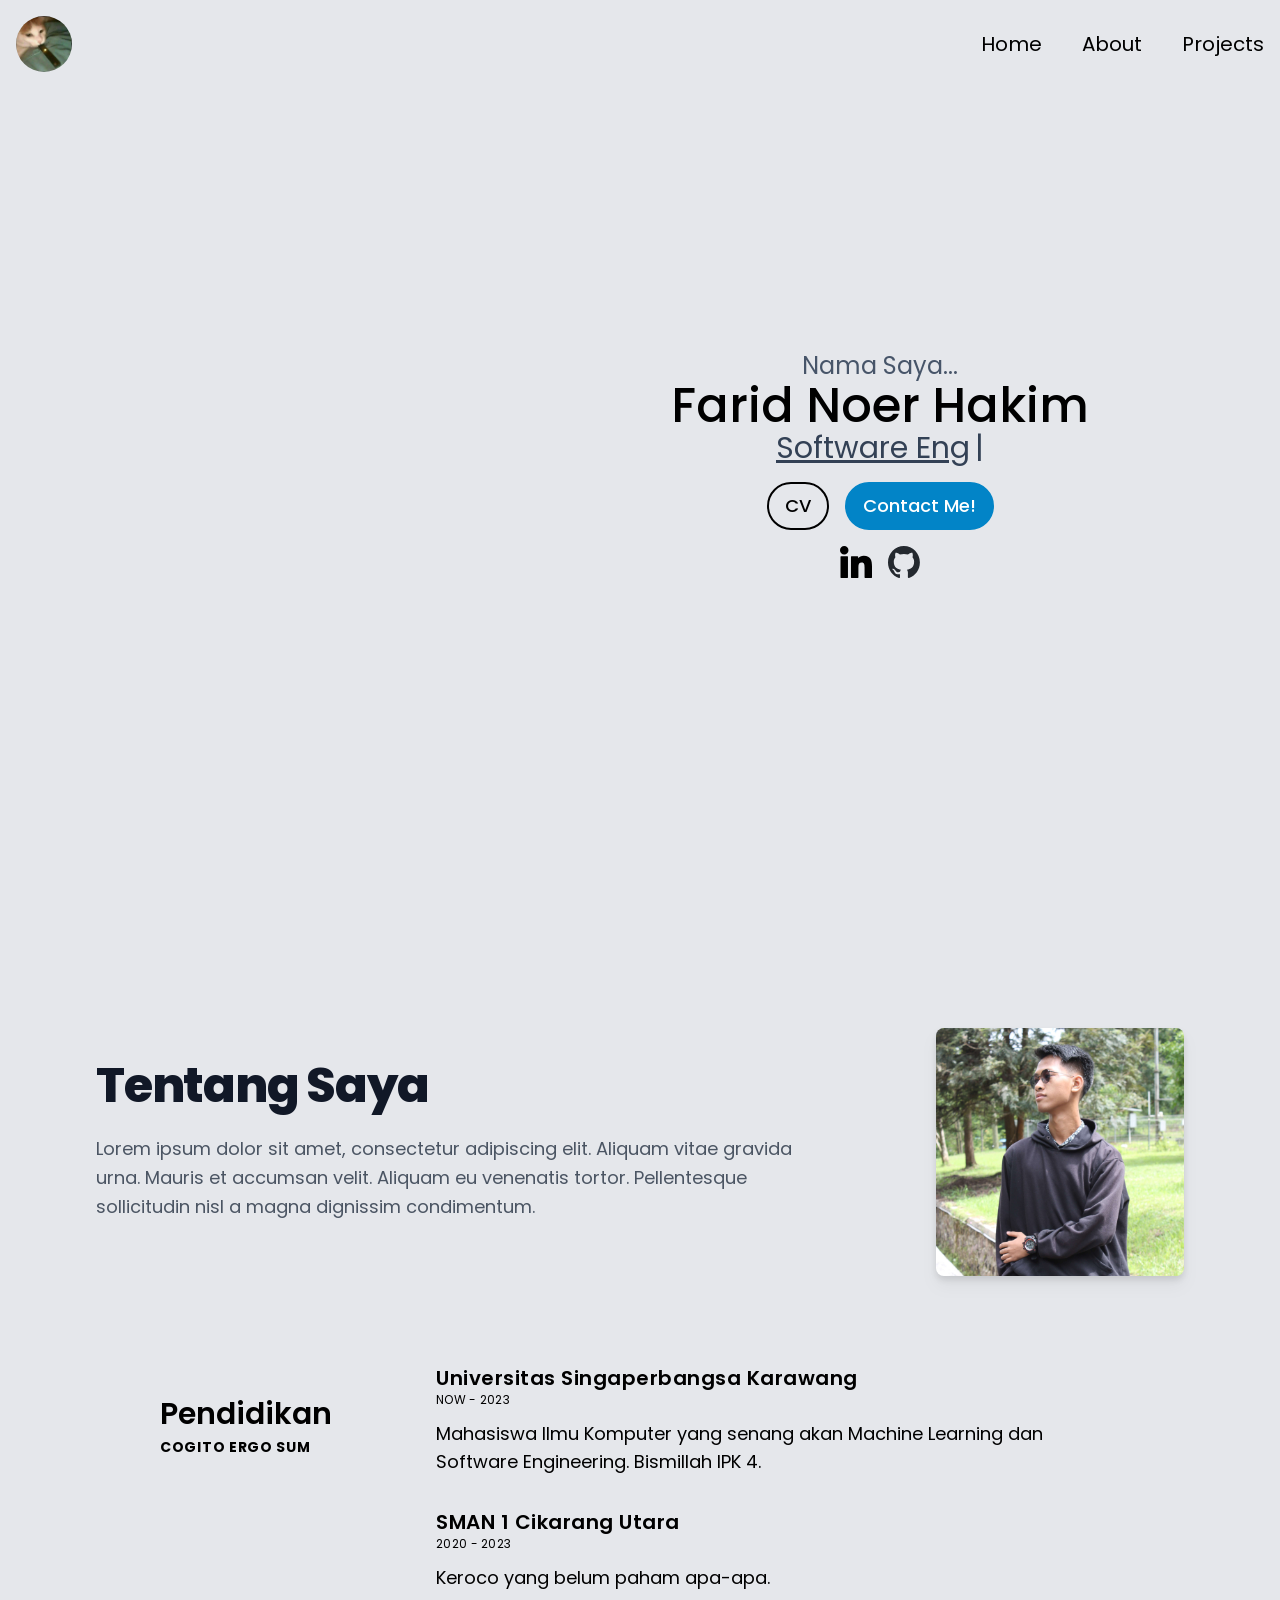
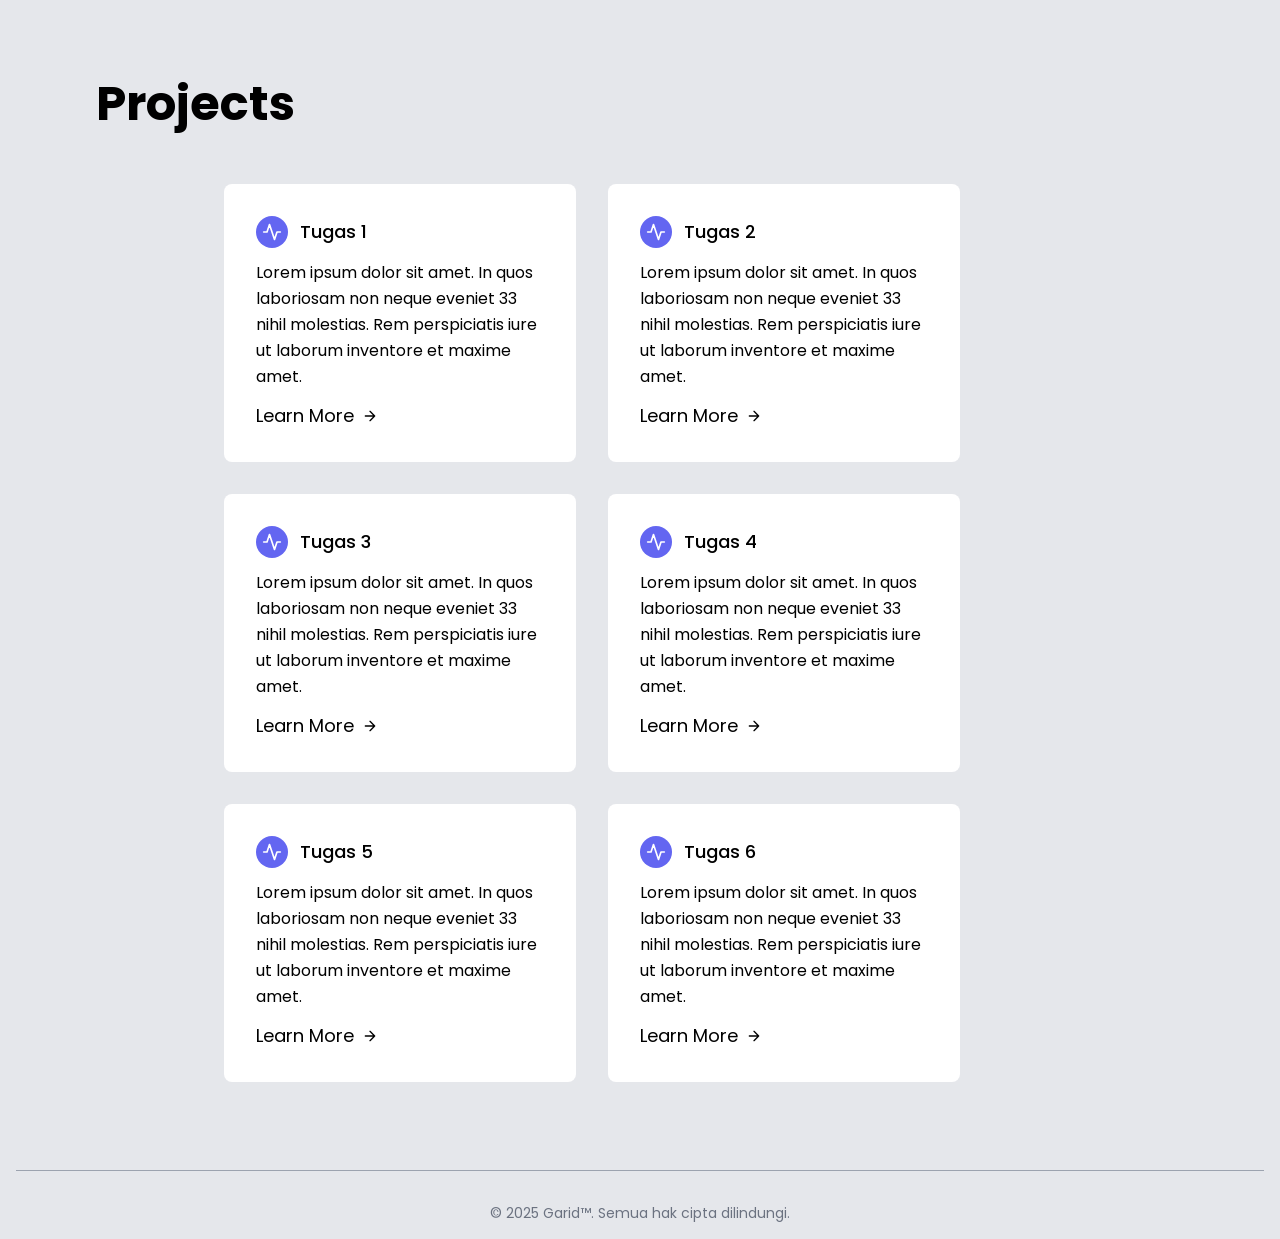
==== commit 1522fec3: "changes again" ====
--- a/src/index.html
+++ b/src/index.html
@@ -16,7 +16,7 @@
     <header class="p-4">
         <nav class="container flex justify-between items-center mx-auto">
         <a href="./index.html" class="flex items-center gap-2">
-            <img src="../assets/img/icon.jpg" alt="Foto Ikon" class="w-14 h-14 rounded-full hover:ring-2 hover:ring-slate-400">
+            <img src="./assets/img/icon.jpg" alt="Foto Ikon" class="w-14 h-14 rounded-full hover:ring-2 hover:ring-slate-400">
         </a>
 
         <ul class="hidden md:flex gap-10 text-xl">
@@ -36,7 +36,7 @@
     <div id="mobile-menu" class="fixed top-0 left-0 w-full h-full bg-white z-50 flex flex-col items-center justify-center transition-transform duration-300 transform -translate-x-full">
         <div class="absolute top-4 right-4"><ion-icon name="close" class="text-3xl cursor-pointer" onclick="closeMenu()"></ion-icon></div>
 
-        <img src="../assets/img/icon.jpg" alt="Foto Ikon" class="w-24 h-24 rounded-full mb-6">
+        <img src="./assets/img/icon.jpg" alt="Foto Ikon" class="w-24 h-24 rounded-full mb-6">
 
         <!-- Navigation links (Mobile) -->
         <ul class="flex flex-col items-center gap-6 text-2xl">
@@ -49,7 +49,7 @@
     <!-- Profile -->
     <section class="pt-4 mx-4 my-0 min-h-screen box-border md:mx-40">
         <div class="flex flex-col md:flex-row justify-center items-center gap-8 md:gap-20 min-h-[80vh]">
-            <img src="../assets/img/profile.png" alt="Foto Gueh" class="w-32 h-32 md:w-[400px] md:h-[400px] rounded-full drop-shadow-lg">
+            <img src="./assets/img/profile.png" alt="Foto Gueh" class="w-32 h-32 md:w-[400px] md:h-[400px] rounded-full drop-shadow-lg">
             <div class="text-center">
                 <p class="text-lg md:text-2xl text-slate-600">Nama Saya...</p>
                 <h1 class="text-3xl md:text-5xl font-medium">Farid Noer Hakim</h1>
@@ -58,7 +58,7 @@
                 </p>
                 <div class="flex flex-col sm:flex-row justify-center gap-4 my-4">
                     <button class="transition ease-in-out delay-150 font-medium text-black border-2 border-black rounded-full px-4 py-2 w-auto hover:bg-black hover:text-white">
-                        <a href="../assets/CV.pdf" target="_blank">CV</a>
+                        <a href="./assets/CV.pdf" target="_blank">CV</a>
                     </button>
                     <button class="transition ease-in-out delay-150 font-medium text-white border-2 border-sky-600 rounded-full bg-sky-600 px-4 py-2 w-auto hover:bg-sky-900 hover:border-sky-900">
                         <a href="mailto:ridz4011@gmail.com" target="_blank">Contact Me!</a>
@@ -66,10 +66,10 @@
                 </div>
                 <div class="flex justify-center mt-4 gap-4">
                     <a href="https://www.linkedin.com/in/farid-noer-hakim" target="_blank">
-                        <img src="../assets/img/linkedin.svg" alt="linkedin" class="cursor-pointer h-6 md:h-8">
+                        <img src="./assets/img/linkedin.svg" alt="linkedin" class="cursor-pointer h-6 md:h-8">
                     </a>
                     <a href="https://github.com/ridzz4011" target="_blank">
-                        <img src="../assets/img/github-mark.svg" alt="github" class="cursor-pointer h-6 md:h-8">
+                        <img src="./assets/img/github-mark.svg" alt="github" class="cursor-pointer h-6 md:h-8">
                     </a>
                 </div>
             </div>
@@ -89,7 +89,7 @@
                 </p>
             </div>
             <div class="lg:max-w-lg lg:w-[600px] mb-5 md:mb-0 md:w-1/2 w-3/6">
-                <img class="object-cover object-center rounded-lg drop-shadow-lg" alt="foto" src="../assets/img/foto1.jpg">
+                <img class="object-cover object-center rounded-lg drop-shadow-lg" alt="foto" src="./assets/img/foto1.jpg">
             </div>
         </div>
     </section>
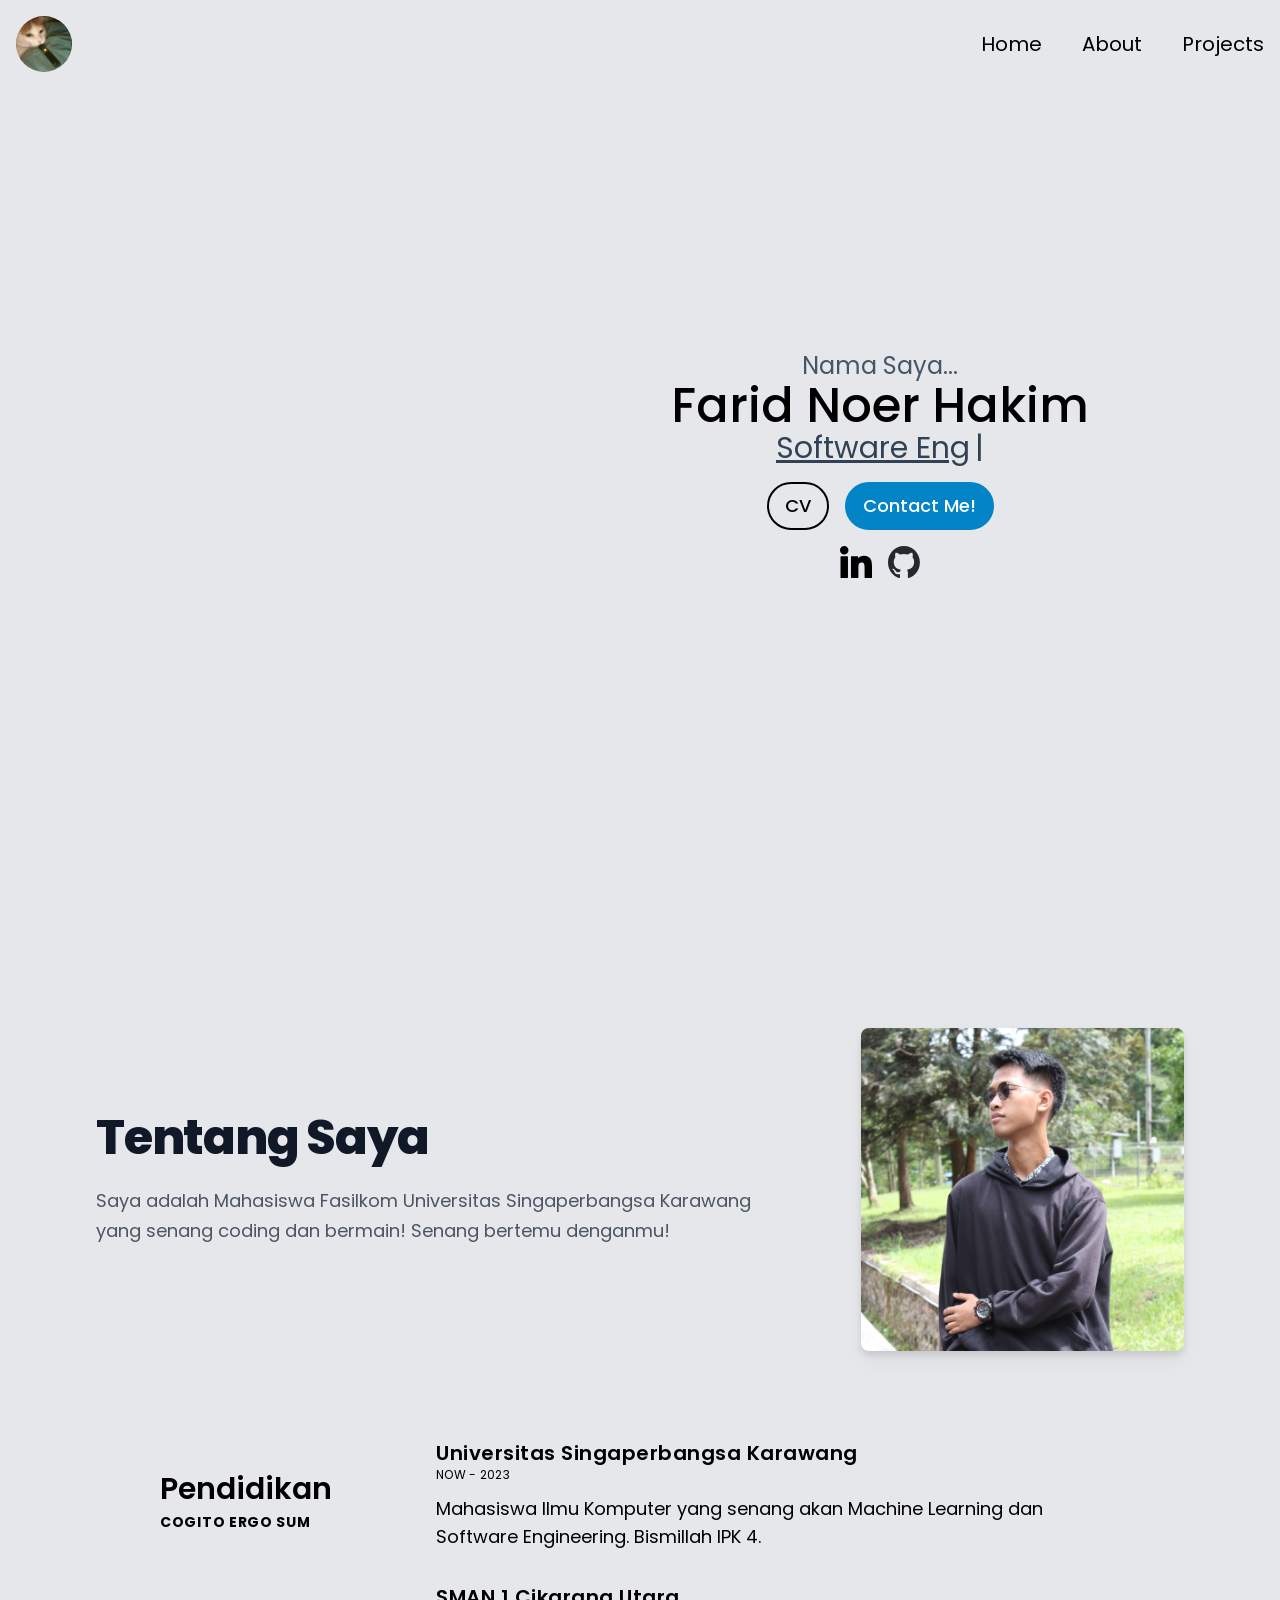
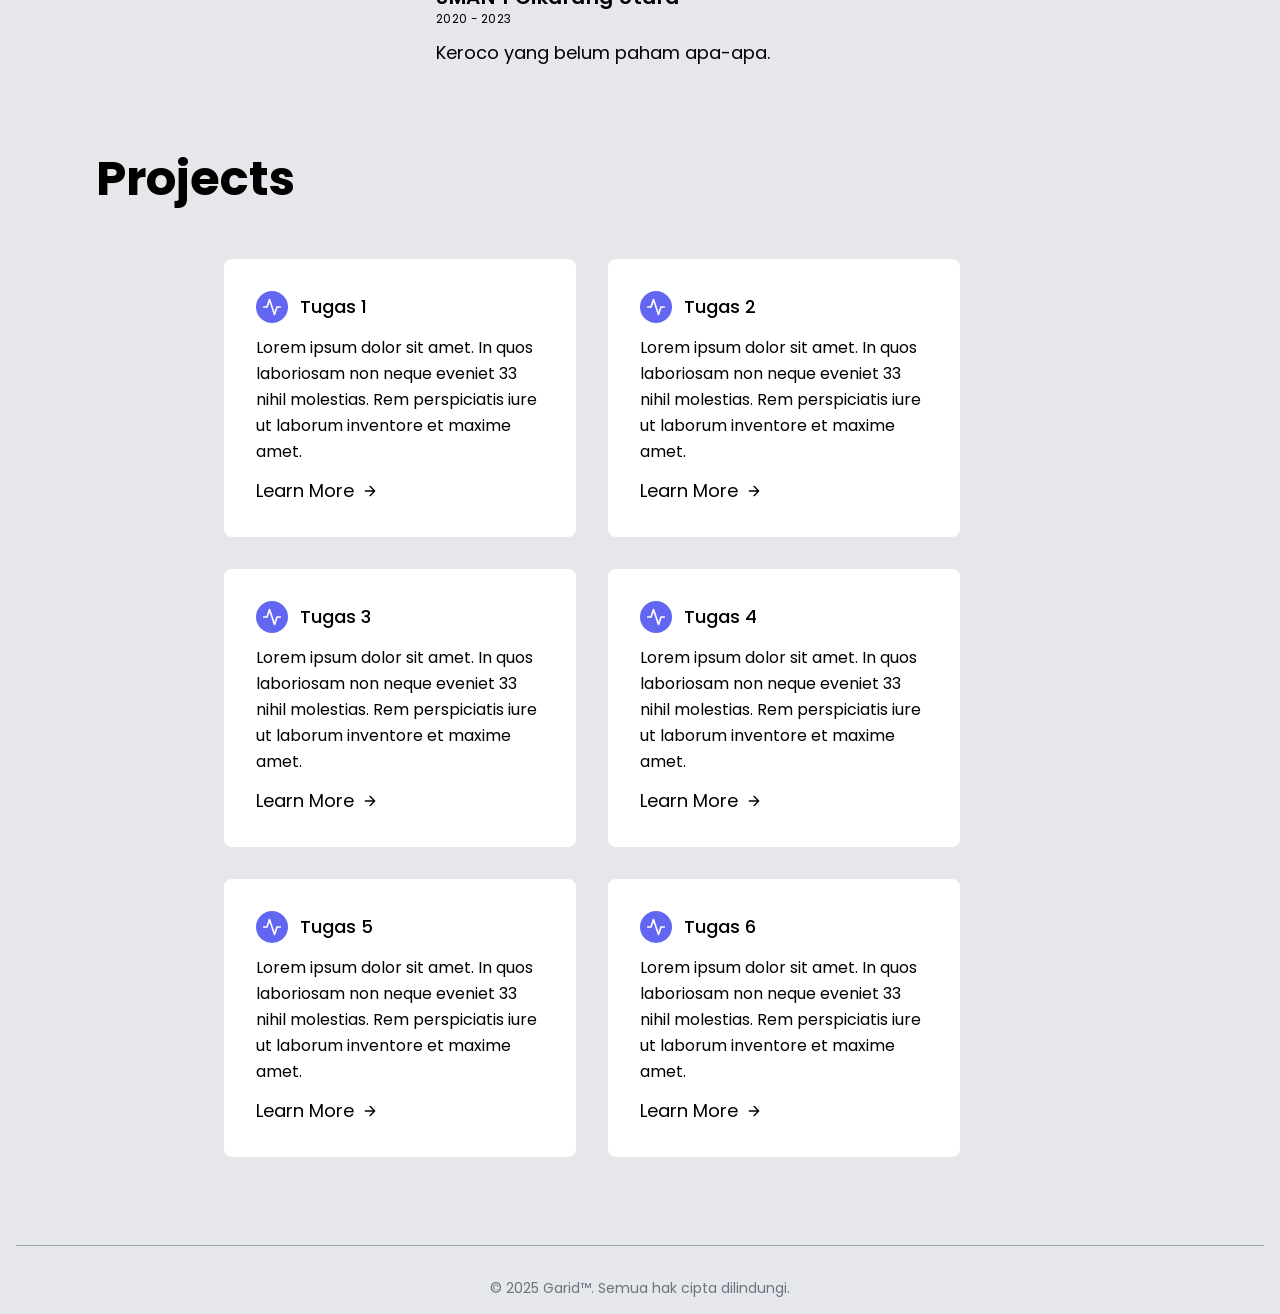
==== commit 89db9c89: "change lagi" ====
--- a/src/index.html
+++ b/src/index.html
@@ -84,8 +84,8 @@
                     Tentang Saya
                 </h1>
                 <p class="mb-8 md:pl-0 pl-2 pr-2 leading-relaxed">
-                    Lorem ipsum dolor sit amet, consectetur adipiscing elit. Aliquam vitae gravida urna. Mauris et accumsan velit. Aliquam eu venenatis tortor. 
-                    Pellentesque sollicitudin nisl a magna dignissim condimentum.
+                    Saya adalah Mahasiswa Fasilkom Universitas Singaperbangsa Karawang yang senang coding dan bermain!
+                    Senang bertemu denganmu!
                 </p>
             </div>
             <div class="lg:max-w-lg lg:w-[600px] mb-5 md:mb-0 md:w-1/2 w-3/6">
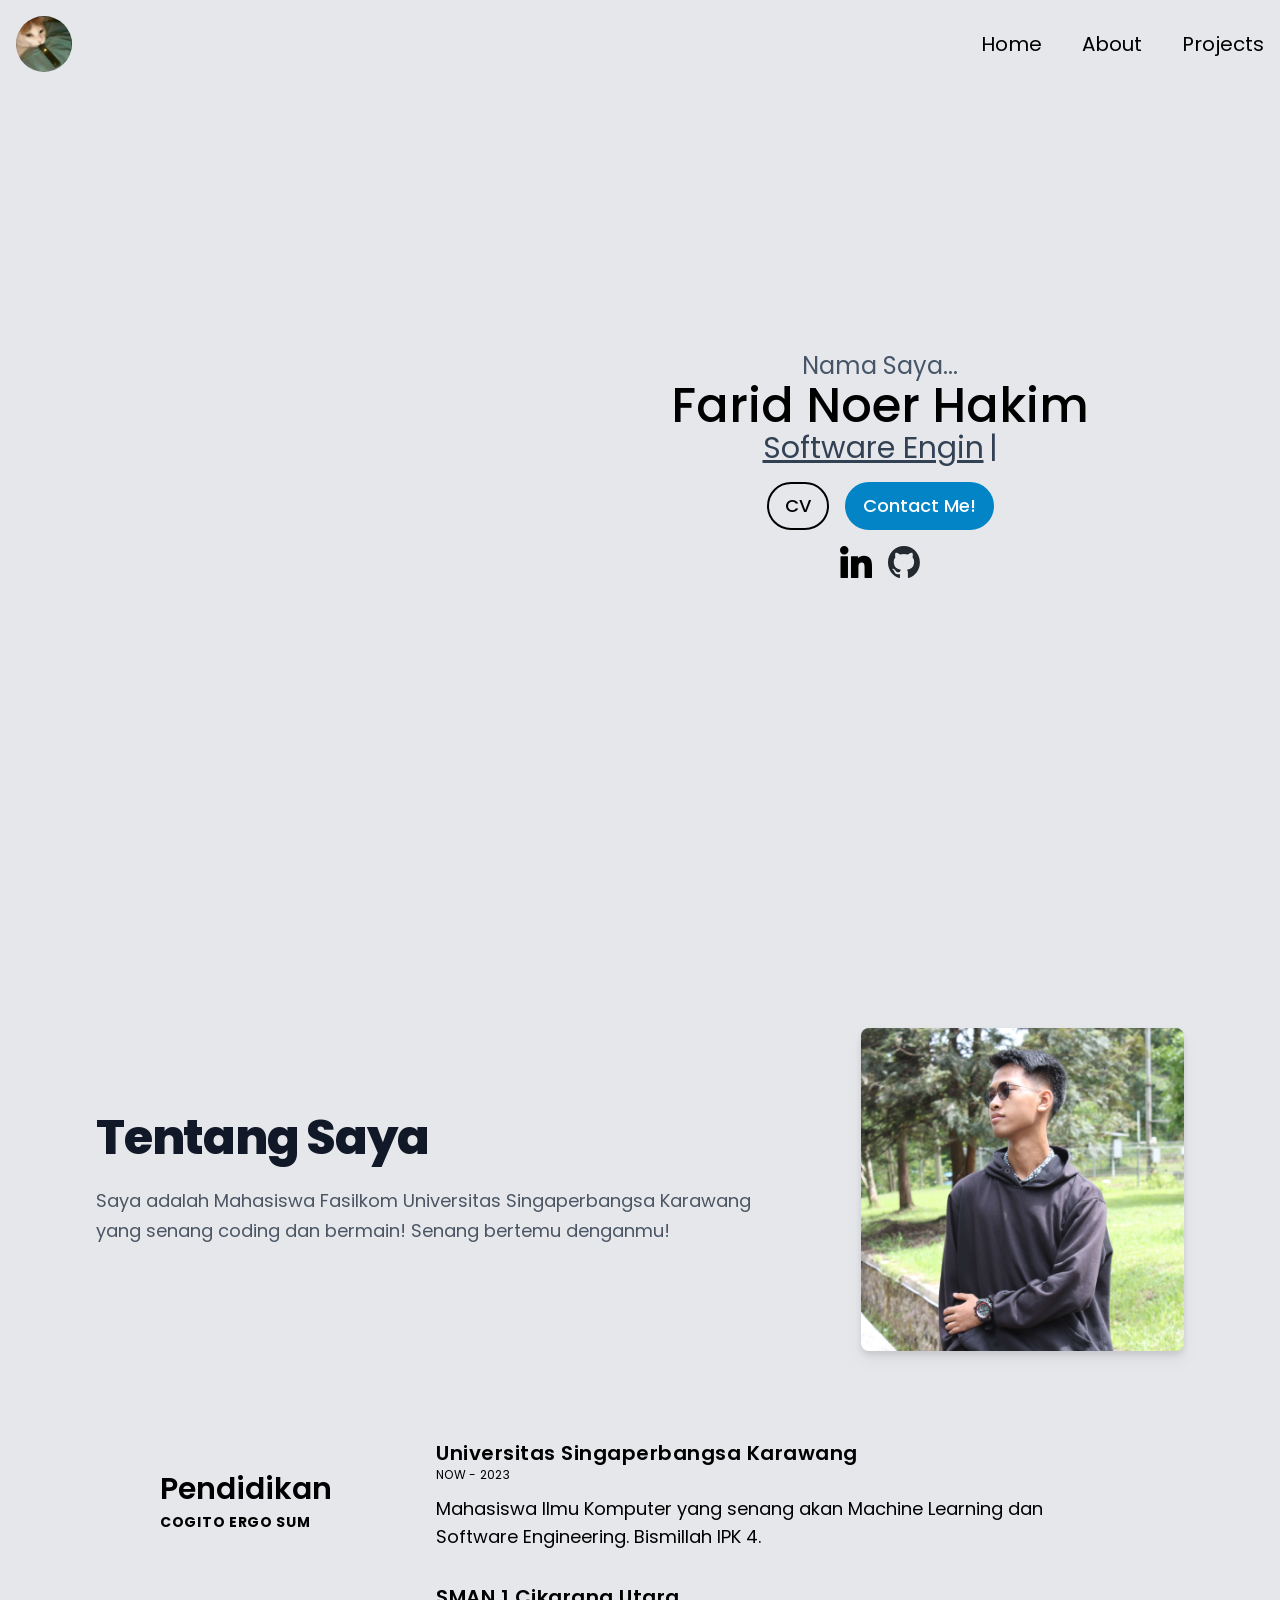
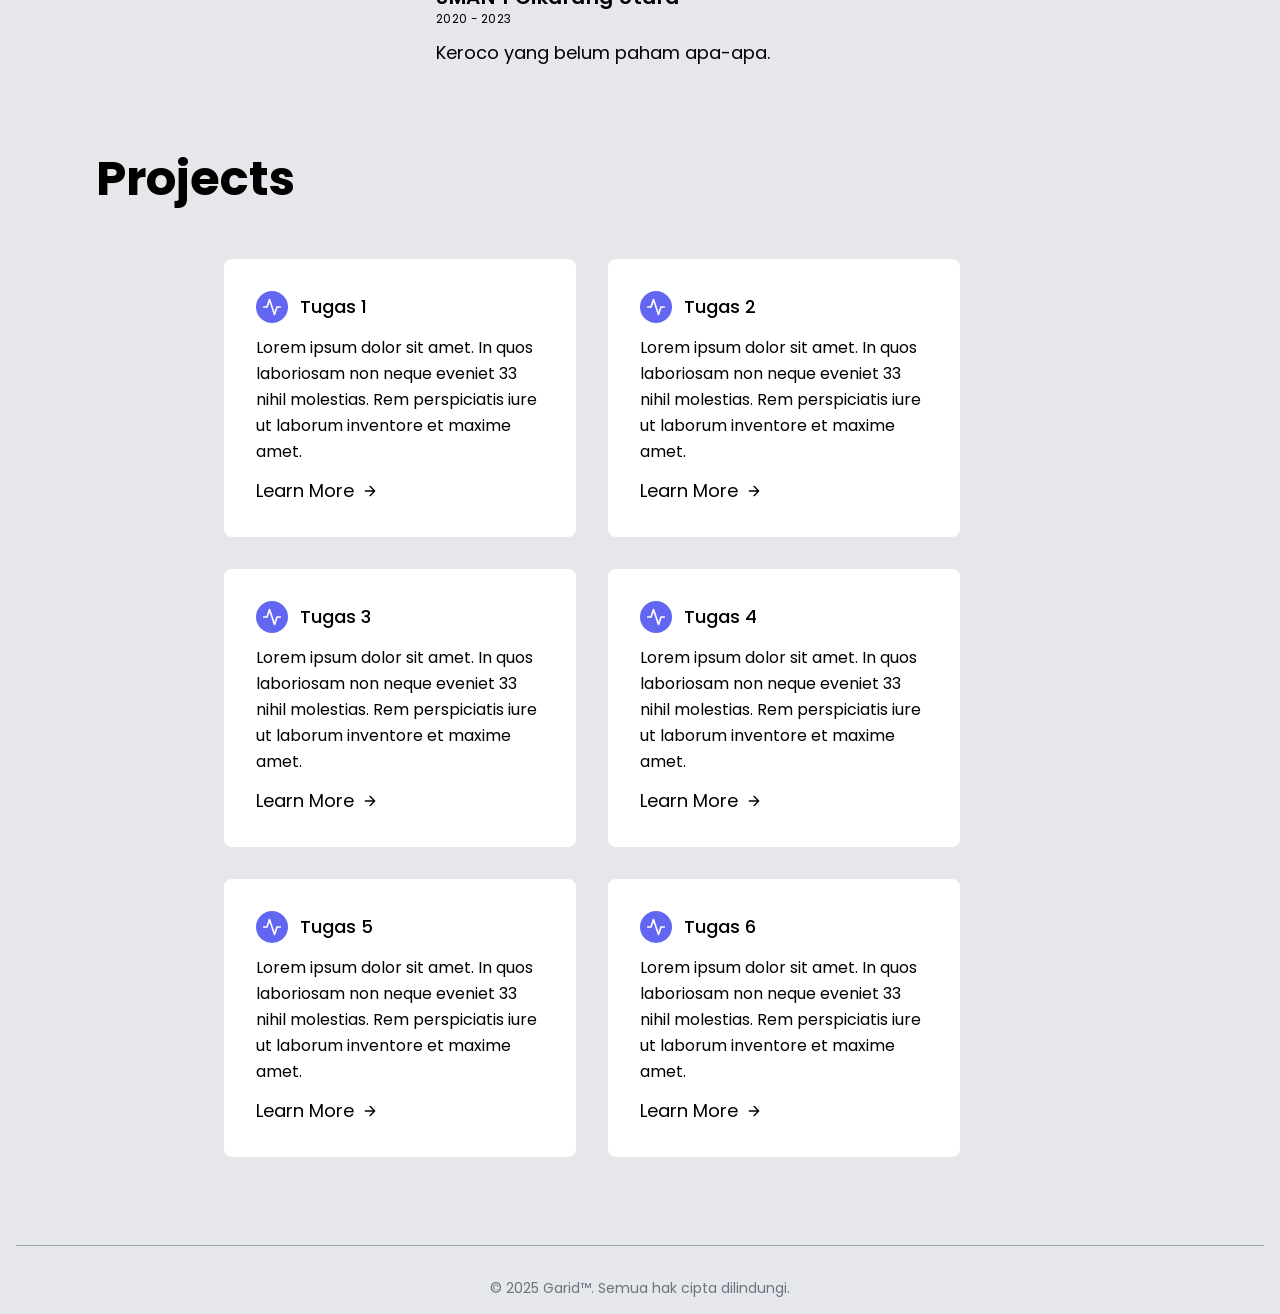
==== commit 2209c474: "change lagi-lagi" ====
--- a/src/index.html
+++ b/src/index.html
@@ -58,7 +58,7 @@
                 </p>
                 <div class="flex flex-col sm:flex-row justify-center gap-4 my-4">
                     <button class="transition ease-in-out delay-150 font-medium text-black border-2 border-black rounded-full px-4 py-2 w-auto hover:bg-black hover:text-white">
-                        <a href="./assets/CV.pdf" target="_blank">CV</a>
+                        <a href="https://drive.google.com/file/d/10irgqgXjMA92POKcwN2bdyJ7szsVaIVr/view" target="_blank">CV</a>
                     </button>
                     <button class="transition ease-in-out delay-150 font-medium text-white border-2 border-sky-600 rounded-full bg-sky-600 px-4 py-2 w-auto hover:bg-sky-900 hover:border-sky-900">
                         <a href="mailto:ridz4011@gmail.com" target="_blank">Contact Me!</a>
